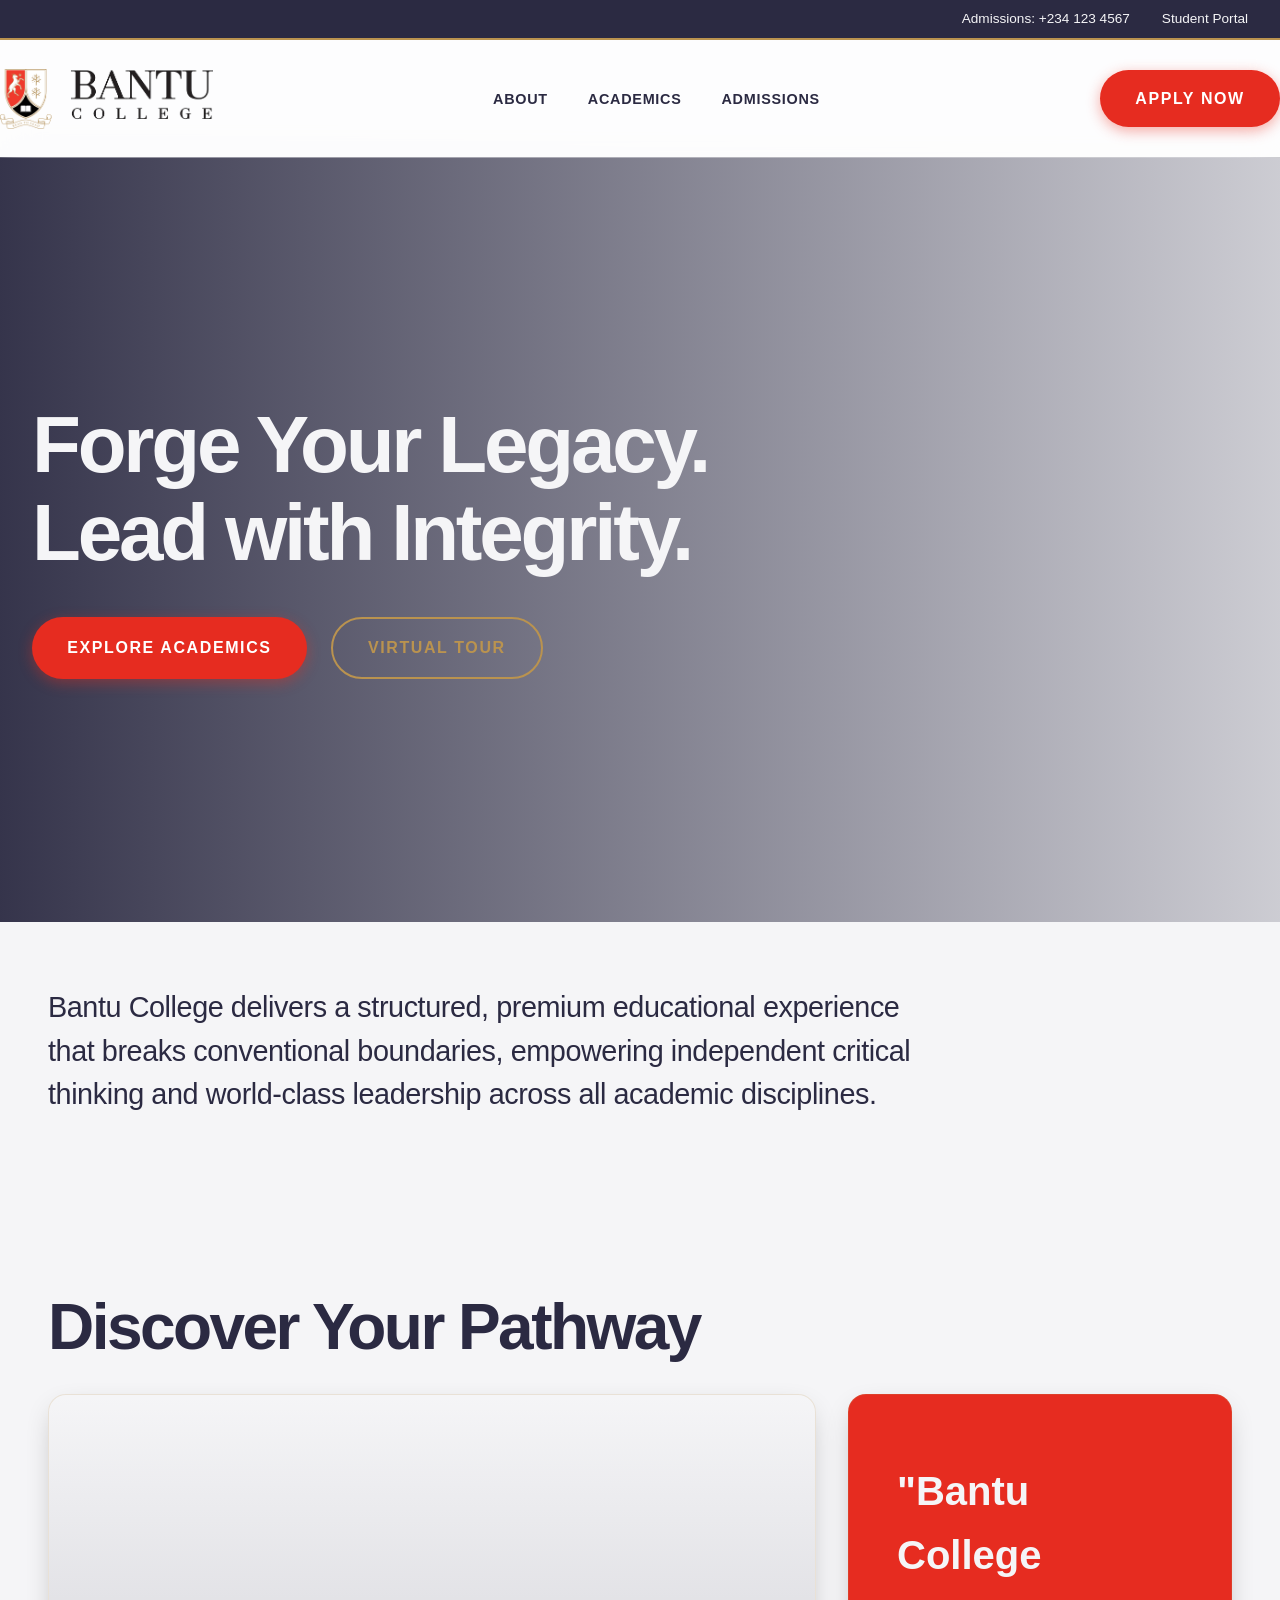
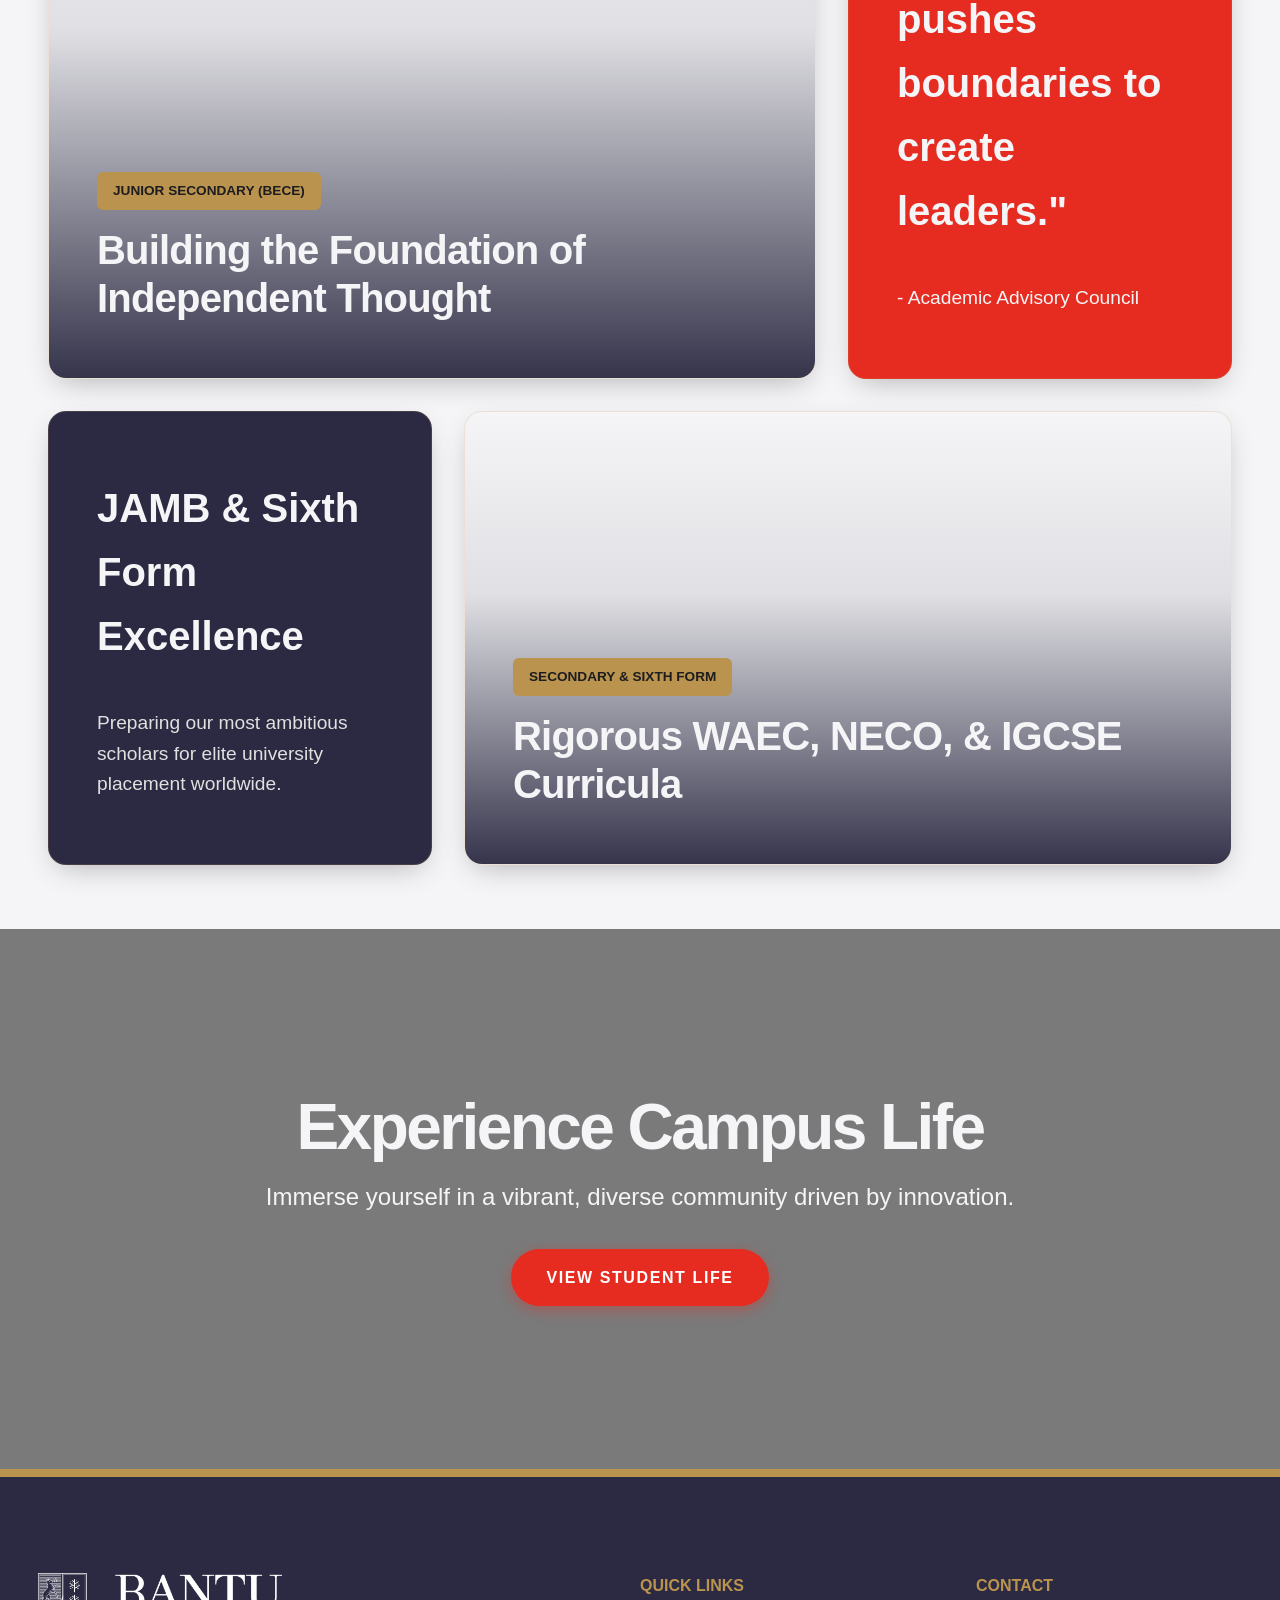
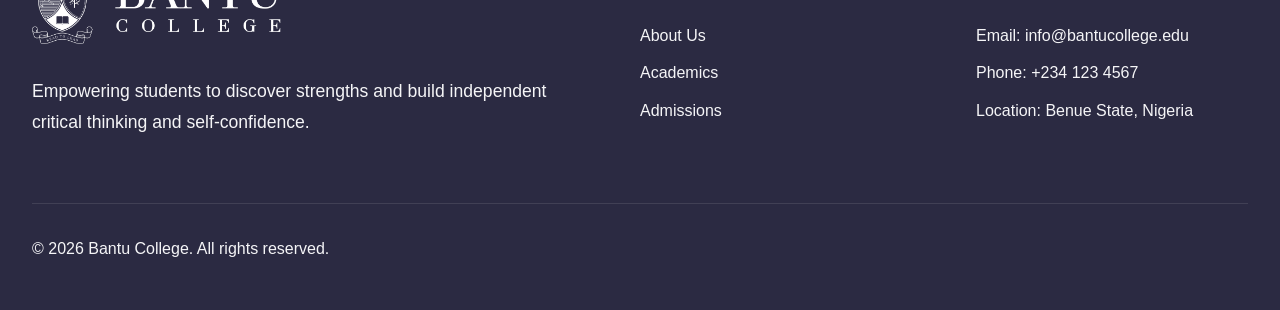
==== index.html @ 82fac8da "Final polish: fixed empty links, typo, added 404 and success pages, optimized for Vercel deployment" ====
<!DOCTYPE html>
<html lang="en">
<head>
<meta charset="UTF-8">
<meta name="viewport" content="width=device-width, initial-scale=1.0">
<title>Bantu College | Elite Secondary Education</title>
<link rel="stylesheet" href="assets/css/style.css?v=3">

<meta name="description" content="Bantu College is a premier educational institution forging critical thinkers and global leaders. Explore our academic programs and rich heritage.">
<meta property="og:type" content="website">
<meta property="og:title" content="Bantu College | Read to Lead">
<meta property="og:description" content="Bantu College is a premier educational institution forging critical thinkers and global leaders.">
<meta property="og:image" content="https://www.bantucollege.com/assets/Bantu%20College%20Crest-01a.png">
<meta name="twitter:card" content="summary_large_image">
<link rel="icon" type="image/png" href="assets/Bantu%20College%20Crest-02d.png">
<script type="application/ld+json">
{
  "@context": "https://schema.org",
  "@type": "EducationalOrganization",
  "name": "Bantu College",
  "description": "Forging thinkers. Bantu College pushes boundaries to create leaders through rigorous education.",
  "founder": {
    "@type": "Person",
    "name": "Mr. Terna Iwar"
  },
  "logo": "https://www.bantucollege.com/assets/Bantu%20College%20Crest-02d.png",
  "url": "https://www.bantucollege.com"
}
</script>
</head>
<body>
<div class="utility-bar">
<div class="container">
<span>Admissions: +234 123 4567</span>
<a href="portal.html" style="color: inherit; text-decoration: none;">Student Portal</a>
</div>
</div>
<header class="site-header">
<div class="container header-inner">
<a href="index.html" class="logo">
<img src="assets/Bantu%20College%20Crest-01a.png" alt="Bantu College">
</a>
<nav class="main-nav">
<ul>
<li><a href="about.html">About</a></li>
<li><a href="academics.html">Academics</a></li>
<li><a href="admissions.html">Admissions</a></li>
</ul>
</nav>
<a href="admissions.html" class="btn-primary">Apply Now</a>
<button class="hamburger" aria-label="Toggle Navigation" aria-expanded="false">
<span class="line"></span><span class="line"></span><span class="line"></span>
</button>
</div>
</header>
<div class="mobile-drawer">
<div class="drawer-header">
<h2 style="color: var(--color-gold); font-family: var(--font-heading); margin-bottom: 0; font-size: 2rem;">Menu</h2>
</div>
<nav class="drawer-nav">
<a href="index.html">Home</a>
<a href="about.html">Heritage</a>
<a href="academics.html">Academics</a>
<a href="admissions.html">Admissions</a>
</nav>
<div class="drawer-footer">
<a href="admissions.html" class="btn-primary" style="width: 100%; text-align: center;">Apply Now</a>
</div>
</div>
<main>
<section class="hero" style="background-image: url('https://images.unsplash.com/photo-1577896851231-70ef18881754?auto=format&fit=crop&w=1920&q=80&fm=webp');">
<div class="container">
<h1 class="huge-heading" style="color: var(--color-white); line-height: 1.1;">
  <div class="blur-text">Forge Your Legacy.</div>
  <div class="blur-text">Lead with Integrity.</div>
</h1>
<div class="hero-actions">
<a href="academics.html" class="btn-primary">Explore Academics</a>
<a href="about.html" class="btn-outline">Virtual Tour</a>
</div>
</div>
</section>

<section class="section-padding">
<div class="container">
<p class="oversized-lead">Bantu College delivers a structured, premium educational experience that breaks conventional boundaries, empowering independent critical thinking and world-class leadership across all academic disciplines.</p>
</div>
</section>



<section class="section-padding">
<div class="container">
<h2 class="huge-heading">Discover Your Pathway</h2>
<div class="grid-asymmetric-2-1" style="margin-bottom: 2rem;">
<a href="academics.html" class="overlay-card spotlight-card" style="background-image: url('https://images.unsplash.com/photo-1577896851231-70ef18881754?auto=format&fit=crop&w=1920&q=80&fm=webp');">
<div class="overlay-content">
<span class="gold-tag">Junior Secondary (BECE)</span>
<h3>Building the Foundation of Independent Thought</h3>
</div>
</a>
<div class="text-card bg-red spotlight-card">

<h3>"Bantu College pushes boundaries to create leaders."</h3>
<p style="font-size: 1.2rem; margin-top: 1rem;">- Academic Advisory Council</p>
</div>
</div>
<div class="grid-asymmetric-1-2">
<div class="text-card bg-slate spotlight-card">

<h3>JAMB & Sixth Form Excellence</h3>
<p style="font-size: 1.2rem; margin-top: 1rem; color: #E0E0E0;">Preparing our most ambitious scholars for elite university placement worldwide.</p>
</div>
<a href="academics.html" class="overlay-card spotlight-card" style="background-image: url('https://images.unsplash.com/photo-1577896851231-70ef18881754?auto=format&fit=crop&w=1920&q=80&fm=webp');">
<div class="overlay-content">
<span class="gold-tag">Secondary & Sixth Form</span>
<h3>Rigorous WAEC, NECO, & IGCSE Curricula</h3>
</div>
</a>
</div>
</div>
</section>

<section class="banner-break" style="background-image: url('https://images.unsplash.com/photo-1577896851231-70ef18881754?auto=format&fit=crop&w=1920&q=80&fm=webp');">
<div class="banner-content">
<h2 class="huge-heading" style="color: var(--color-white); margin-bottom: 1rem;">Experience Campus Life</h2>
<p style="font-size: 1.5rem; margin-bottom: 2rem;">Immerse yourself in a vibrant, diverse community driven by innovation.</p>
<a href="about.html" class="btn-primary">View Student Life</a>
</div>
</section>
</main>
<footer class="site-footer">
<div class="container">
<div class="footer-grid">
<div>
<img src="assets/Bantu%20College%20Crest-01c.png" alt="Bantu College" class="footer-logo">
<p style="font-size: 1.1rem; line-height: 1.8;">Empowering students to discover strengths and build independent critical thinking and self-confidence.</p>
</div>
<div class="footer-col">
<h4>Quick Links</h4>
<ul>
<li><a href="about.html">About Us</a></li>
<li><a href="academics.html">Academics</a></li>
<li><a href="admissions.html">Admissions</a></li>
</ul>
</div>
<div class="footer-col">
<h4>Contact</h4>
<ul>
<li>Email: info@bantucollege.edu</li>
<li>Phone: +234 123 4567</li>
<li>Location: Benue State, Nigeria</li>
</ul>
</div>
</div>
<p style="border-top: 1px solid rgba(255,255,255,0.1); padding-top: 2rem;">&copy; 2026 Bantu College. All rights reserved.</p>
</div>
</footer>
<script src="assets/js/main.js?v=3" defer></script>
</body>
</html>
---- assets/css/style.css ----
@import url('https://fonts.cdnfonts.com/css/sf-pro-display');

:root {
  --color-black: #1d1d1f; /* Apple's softer black */
  --color-white: #f5f5f7; /* Apple's subtle background */
  --color-red: #E62C20;
  --color-slate: #2B2A42;
  --color-gold: #BA934F;
  --color-gold-dark: #99713E;

  --font-heading: 'SF Pro Display', -apple-system, BlinkMacSystemFont, "Segoe UI", Roboto, Helvetica, Arial, sans-serif;
  --font-subheading: 'SF Pro Display', -apple-system, BlinkMacSystemFont, "Segoe UI", Roboto, Helvetica, Arial, sans-serif;
  --font-body: 'SF Pro Display', -apple-system, BlinkMacSystemFont, "Segoe UI", Roboto, Helvetica, Arial, sans-serif;

  --max-width: 1400px;
  --transition: all 0.3s cubic-bezier(0.25, 0.8, 0.25, 1);
}

/* Reset */
*, *::before, *::after {
  -webkit-tap-highlight-color: transparent;
  box-sizing: border-box;
  margin: 0;
  padding: 0;
}

body {
  font-family: var(--font-body);
  color: var(--color-black);
  background-color: var(--color-white);
  line-height: 1.6;
}

img {
  max-width: 100%;
  display: block;
}

a {
  text-decoration: none;
  color: inherit;
}

/* Utility */
.container {
  max-width: var(--max-width);
  margin: 0 auto;
  padding: 0 clamp(1rem, 5vw, 2rem); box-sizing: border-box;
}

.section-padding {
  padding: clamp(2rem, 5vw, 5rem) 1rem;
}

.bg-red { background-color: var(--color-red); color: var(--color-white); }
.bg-slate { background-color: var(--color-slate); color: var(--color-white); }

.btn-primary {
  display: inline-block;
  background-color: var(--color-red);
  color: #ffffff;
  font-family: var(--font-subheading);
  text-transform: uppercase;
  font-weight: 700;
  padding: clamp(0.75rem, 2vw, 1rem) clamp(1.5rem, 4vw, 2.2rem);
  letter-spacing: 0.1em;
  min-height: 48px;
  display: inline-flex;
  align-items: center;
  justify-content: center;
  transition: var(--transition);
  border: none;
  border-radius: 980px;
  box-shadow: 0 4px 14px rgba(230, 44, 32, 0.4);
}

.btn-primary:hover {
  background-color: var(--color-slate);
  box-shadow: 0 6px 20px rgba(43, 42, 66, 0.4);
  color: #ffffff;
}

.btn-outline {
  display: inline-block;
  background-color: transparent;
  color: var(--color-gold);
  font-family: var(--font-subheading);
  text-transform: uppercase;
  font-weight: 700;
  padding: clamp(0.75rem, 2vw, 1rem) clamp(1.5rem, 4vw, 2.2rem);
  letter-spacing: 0.1em;
  min-height: 48px;
  display: inline-flex;
  align-items: center;
  justify-content: center;
  transition: var(--transition);
  border: 2px solid var(--color-gold);
  border-radius: 980px;
}

.btn-outline:hover {
  background-color: var(--color-gold);
  color: var(--color-white);
}

/* Typography & Editorial Impact */
h1, h2, h3, h4, h5, h6 {
  font-family: var(--font-heading);
  font-weight: 600;
  margin-bottom: 1rem;
}

.huge-heading {
  font-size: clamp(2.5rem, 5vw, 4rem);
  line-height: 1.1;
  color: var(--color-slate);
  margin-bottom: 2rem;
  letter-spacing: -0.04em;
  font-weight: 700;
}

.oversized-lead {
  font-size: clamp(1.2rem, 3vw, 1.8rem);
  font-weight: 500;
  line-height: 1.5;
  color: var(--color-slate);
  max-width: 900px;
  margin-bottom: 3rem;
  letter-spacing: -0.015em;
}

.pull-quote {
  font-family: var(--font-heading);
  font-size: 2.5rem;
  line-height: 1.2;
  padding: 3rem;
  border-left: 8px solid var(--color-gold);
  margin: 3rem 0;
  border-radius: 18px;
  box-shadow: 0 10px 40px rgba(0,0,0,0.05);
}

/* Header */
.utility-bar {
  background-color: var(--color-slate);
  color: var(--color-white);
  font-size: 0.85rem;
  font-family: var(--font-subheading);
  padding: 0.5rem 0;
  border-bottom: 2px solid var(--color-gold);
}

.utility-bar .container {
  display: flex;
  justify-content: flex-end;
  gap: 2rem;
}

.site-header {
  transition: background-color 0.4s ease, box-shadow 0.4s ease;
  background-color: rgba(255, 255, 255, 0.8);
  position: sticky;
  top: 0;
  z-index: 1002;
  box-shadow: 0 1px 0 rgba(0,0,0,0.05);
  backdrop-filter: saturate(180%) blur(20px);
  -webkit-backdrop-filter: saturate(180%) blur(20px);
}

.header-inner {
  display: flex;
  justify-content: space-between;
  align-items: center;
  padding: clamp(1.2rem, 3vw, 1.8rem) 0;
}

.logo img {
  height: 60px;
  width: auto;
  max-width: 100%;
  object-fit: contain;
}

.main-nav ul {
  display: flex;
  gap: 2.5rem;
  list-style: none;
  align-items: center;
}

.main-nav a {
  font-family: var(--font-subheading);
  text-transform: uppercase;
  font-weight: 700;
  font-size: 0.9rem;
  letter-spacing: 0.05em;
  color: var(--color-slate);
  transition: var(--transition);
}

.main-nav a:hover {
  color: var(--color-red);
}

/* Hero Section */
.hero {
  position: relative;
  height: 85vh;
  min-height: 600px;
  display: flex;
  align-items: center;
  background-size: cover; background-repeat: no-repeat;
  background-position: center;
  color: var(--color-white);
}

.hero::after {
  content: '';
  position: absolute;
  inset: 0;
  background: linear-gradient(to right, rgba(43,42,66,0.95) 0%, rgba(43,42,66,0.2) 100%);
}

.hero .container {
  position: relative;
  z-index: 10;
  max-width: 900px;
  margin: 0 auto 0 0;
}

.hero h1 {
  font-family: var(--font-heading);
  font-size: clamp(3rem, 8vw, 5rem);
  line-height: 1.05;
  margin-bottom: 1.5rem;
}

.hero-actions {
  display: flex;
  gap: 1.5rem;
  margin-top: 2.5rem;
}

/* High-Impact Callout Components (Stats) */
.stats-strip {
  padding: clamp(2rem, 5vw, 5rem) 1rem;
  background: var(--color-white);
}

.stats-grid {
  display: grid;
  grid-template-columns: repeat(4, 1fr);
  gap: 2rem;
}

.stat-huge {
  font-size: clamp(3rem, 8vw, 5rem);
  font-family: var(--font-heading);
  color: var(--color-slate);
  border-bottom: 6px solid var(--color-gold);
  display: inline-block;
  padding-bottom: 0.5rem;
  margin-bottom: 1rem;
  line-height: 1;
}

.stat-label {
  font-family: var(--font-subheading);
  text-transform: uppercase;
  font-weight: 700;
  letter-spacing: 0.1em;
  font-size: 1.1rem;
  color: var(--color-red);
  display: block;
}

/* Asymmetric & Masonry Layouts */
.grid-asymmetric-2-1 {
  display: grid;
  grid-template-columns: 2fr 1fr;
  gap: 2rem;
}

.grid-asymmetric-1-2 {
  display: grid;
  grid-template-columns: 1fr 2fr;
  gap: 2rem;
}

/* Interactive Media Grids (Newsroom Style) */
.overlay-card {
  position: relative;
  min-height: clamp(280px, 40vh, 450px);
  display: flex;
  flex-direction: column;
  justify-content: flex-end;
  padding: 3rem;
  color: var(--color-white);
  overflow: hidden;
  background-size: cover; background-repeat: no-repeat;
  background-position: center;
  transition: var(--transition);
  border-radius: 18px;
  box-shadow: 0 10px 30px -10px rgba(0,0,0,0.3);
  border: 1px solid rgba(186, 147, 79, 0.2);
}

.overlay-card::before {
  content: '';
  position: absolute;
  inset: 0;
  background: linear-gradient(to top, rgba(43,42,66,0.95) 0%, rgba(43,42,66,0.1) 60%, transparent 100%);
  z-index: 1;
  transition: var(--transition);
}

.overlay-card:hover::before {
  background: linear-gradient(to top, rgba(230,44,32,0.95) 0%, rgba(43,42,66,0.2) 60%, transparent 100%);
}

.overlay-content {
  position: relative;
  z-index: 2;
}

.gold-tag {
  background-color: var(--color-gold);
  color: var(--color-black);
  font-family: var(--font-subheading);
  text-transform: uppercase;
  font-weight: 700;
  font-size: 0.85rem;
  padding: 0.5rem 1rem;
  display: inline-block;
  margin-bottom: 1rem;
  border-radius: 6px;
}

.overlay-card h3 {
  font-size: 2.5rem;
  margin-bottom: 0.5rem;
  line-height: 1.2;
  letter-spacing: -0.02em;
}

/* Text-Only Feature Cards */
.text-card {
  display: flex;
  flex-direction: column;
  justify-content: center;
  align-items: flex-start;
  padding: 4rem 3rem;
  min-height: clamp(280px, 40vh, 450px);
  border-radius: 18px;
  box-shadow: 0 10px 30px -10px rgba(0,0,0,0.3);
  border: 1px solid rgba(186, 147, 79, 0.2);
}

.text-card img, .pull-quote img, .quick-links-sidebar img {
  align-self: flex-start;
  object-fit: contain;
  max-width: 100%;
}

.text-card h3 {
  font-size: 2.5rem;
  margin-bottom: 1.5rem;
}

/* Full-bleed banner break */
.banner-break {
  position: relative;
  height: 60vh;
  min-height: 400px;
  display: flex;
  align-items: center;
  justify-content: center;
  text-align: center;
  background-size: cover; background-repeat: no-repeat;
  background-position: center;
  background-attachment: fixed;
  color: var(--color-white);
}
.banner-break::after {
  content: '';
  position: absolute;
  inset: 0;
  background: rgba(0,0,0,0.5);
}
.banner-content {
  position: relative;
  z-index: 10;
  max-width: 1000px;
  padding: 0 clamp(1rem, 5vw, 2rem); box-sizing: border-box;
}

/* Sidebar Layout (Inner Pages) */
.page-with-sidebar {
  display: grid;
  grid-template-columns: 1fr 350px;
  gap: 4rem;
  align-items: start;
}

.quick-links-sidebar {
  background-color: var(--color-slate);
  color: var(--color-white);
  padding: 3rem 2rem;
  position: sticky;
  top: 120px;
  border-top: 6px solid var(--color-gold);
  border-radius: 18px;
  box-shadow: 0 10px 30px -10px rgba(0,0,0,0.3);
  border: 1px solid rgba(186, 147, 79, 0.2);
}

.quick-links-sidebar h3 {
  font-size: 1.5rem;
  color: var(--color-gold);
  margin-bottom: 2rem;
  text-transform: uppercase;
  font-family: var(--font-subheading);
  letter-spacing: -0.01em;
}

.quick-links-sidebar ul {
  list-style: none;
}

.quick-links-sidebar li {
  border-bottom: 1px solid rgba(255,255,255,0.1);
}

.quick-links-sidebar a {
  display: block;
  padding: 1rem 0;
  font-family: var(--font-subheading);
  font-weight: 700;
  text-transform: uppercase;
  letter-spacing: 0.05em;
  transition: var(--transition);
}

.quick-links-sidebar a:hover {
  color: var(--color-red);
  padding-left: 0.5rem;
}

/* Accordion */
details {
  border: 1px solid rgba(0,0,0,0.05);
  margin-bottom: 1rem;
  background: var(--color-white);
  border-radius: 18px;
  overflow: hidden;
  box-shadow: 0 10px 30px -10px rgba(0,0,0,0.3);
  border: 1px solid rgba(186, 147, 79, 0.2);
}
summary {
  padding: 1.5rem;
  font-family: var(--font-subheading);
  font-weight: 700;
  font-size: 1.1rem;
  cursor: pointer;
  background-color: var(--color-slate);
  color: var(--color-white);
  list-style: none;
  display: flex;
  justify-content: space-between;
}
details[open] summary {
  background-color: var(--color-red);
}
.details-content {
  padding: 1.5rem;
  font-size: 1.1rem;
  color: var(--color-black);
}

/* Footer */
.site-footer {
  background-color: var(--color-slate);
  color: var(--color-white);
  padding: 6rem 0 3rem;
  border-top: 8px solid var(--color-gold);
}

.footer-grid {
  display: grid;
  grid-template-columns: 2fr 1fr 1fr;
  gap: 4rem;
  margin-bottom: 4rem;
}
.footer-logo {
  max-width: 250px;
  height: auto;
  object-fit: contain;
  margin-bottom: 2rem;
}
.footer-col h4 {
  font-family: var(--font-subheading);
  color: var(--color-gold);
  margin-bottom: 1.5rem;
  text-transform: uppercase;
}
.footer-col ul {
  list-style: none;
}
.footer-col li {
  margin-bottom: 0.75rem;
}
.footer-col a:hover {
  color: var(--color-red);
}

/* Mobile Adjustments */
@media (max-width: 1024px) {
  .hero h1 { font-size: clamp(2.5rem, 5vw, 4rem); }
  .huge-heading { font-size: 3rem; }
  .oversized-lead { font-size: 1.4rem; }
  .grid-asymmetric-2-1, .grid-asymmetric-1-2, .page-with-sidebar {
    grid-template-columns: 1fr;
  }
  .quick-links-sidebar {
    position: static;
    margin-bottom: 3rem;
  }
}

@media (max-width: 768px) {
  .header-inner .btn-primary { display: none; }
  .hero h1 { font-size: 3rem; }
  .stat-huge { font-size: 3.5rem; }
  .stats-grid { grid-template-columns: 1fr 1fr; }
  .main-nav { display: none; }
  .hero-actions { flex-direction: column; }
  .footer-grid { grid-template-columns: 1fr; }
}



/* Mobile Nav Elements */
.hamburger {
  display: none;
  flex-direction: column;
  gap: 6px;
  background: none;
  border: none;
  cursor: pointer;
  z-index: 1001;
  padding: 10px;
}
.hamburger .line {
  width: 30px;
  height: 2px;
  background-color: var(--color-slate);
  transition: var(--transition);
}
.hamburger.is-active .line:nth-child(1) { transform: translateY(8px) rotate(45deg); }
.hamburger.is-active .line:nth-child(2) { opacity: 0; }
.hamburger.is-active .line:nth-child(3) { transform: translateY(-8px) rotate(-45deg); }

.mobile-drawer {
  position: fixed;
  top: 0;
  left: 0;
  width: 100%;
  height: 100vh;
  background-color: rgba(15, 15, 15, 0.65);
  backdrop-filter: blur(25px);
  -webkit-backdrop-filter: blur(25px);
  z-index: 1001;
  opacity: 0;
  visibility: hidden;
  transition: opacity 0.4s ease, visibility 0.4s ease;
  display: flex;
  flex-direction: column;
  align-items: center;
  justify-content: center;
  padding: 6rem 2rem 4rem;
}
.mobile-drawer.is-open {
  opacity: 1;
  visibility: visible;
}
.drawer-header { display: none; }
.drawer-nav {
  display: flex;
  flex-direction: column;
  gap: 2.5rem;
  align-items: center;
  justify-content: center;
  width: 100%;
  margin-bottom: 3rem;
}
.drawer-nav a {
  color: var(--color-white);
  font-family: var(--font-subheading);
  font-size: 2.2rem;
  font-weight: 700;
  text-transform: uppercase;
  letter-spacing: 2px;
}
.drawer-footer { margin-top: 0; width: 100%; max-width: 300px; }

/* Mobile View Adjustments */
@media (max-width: 768px) {
  .header-inner .btn-primary { display: none; }
  .hamburger { display: flex; }
  .main-nav { display: none; }
}




/* Admissions Form */
.admissions-form {
  box-sizing: border-box;
  width: 100%;
  max-width: 100%;
  overflow: hidden;
  background: var(--color-white);
  padding: clamp(1.2rem, 4vw, 3rem);
  border-radius: 18px;
  box-shadow: 0 10px 30px -10px rgba(0,0,0,0.3);
  border: 1px solid rgba(186, 147, 79, 0.2);
  margin-top: 3rem;
  margin-bottom: 3rem;
}
.form-grid {
  display: grid;
  grid-template-columns: 1fr 1fr;
  gap: 1.5rem;
}
.form-group {
  margin-bottom: 1.5rem;
}
.form-group.full-width {
  grid-column: 1 / -1;
}
.form-group label {
  display: block;
  font-family: var(--font-subheading);
  font-weight: 700;
  margin-bottom: 0.5rem;
  color: var(--color-slate);
}
.form-group input,
.form-group select,
.form-group textarea {
  box-sizing: border-box;
  max-width: 100%;
  width: 100%;
  padding: 1rem;
  border: 1px solid #d1d1d6;
  border-radius: 12px;
  font-family: var(--font-body);
  font-size: 1rem;
  transition: var(--transition);
  background: #ffffff;
}
.form-group input:focus,
.form-group select:focus,
.form-group textarea:focus {
  outline: none;
  border-color: var(--color-gold);
  box-shadow: 0 0 0 4px rgba(186, 147, 79, 0.15);
}
@media (max-width: 768px) {
  .form-grid {
    grid-template-columns: 1fr;
  }
}






.site-header.menu-open {
  background-color: transparent !important;
  box-shadow: none !important;
}
.site-header .logo {
  transition: opacity 0.4s ease;
}
.site-header.menu-open .logo {
  opacity: 0;
  pointer-events: none;
}
.site-header.menu-open .hamburger .line {
  background-color: var(--color-white);
}
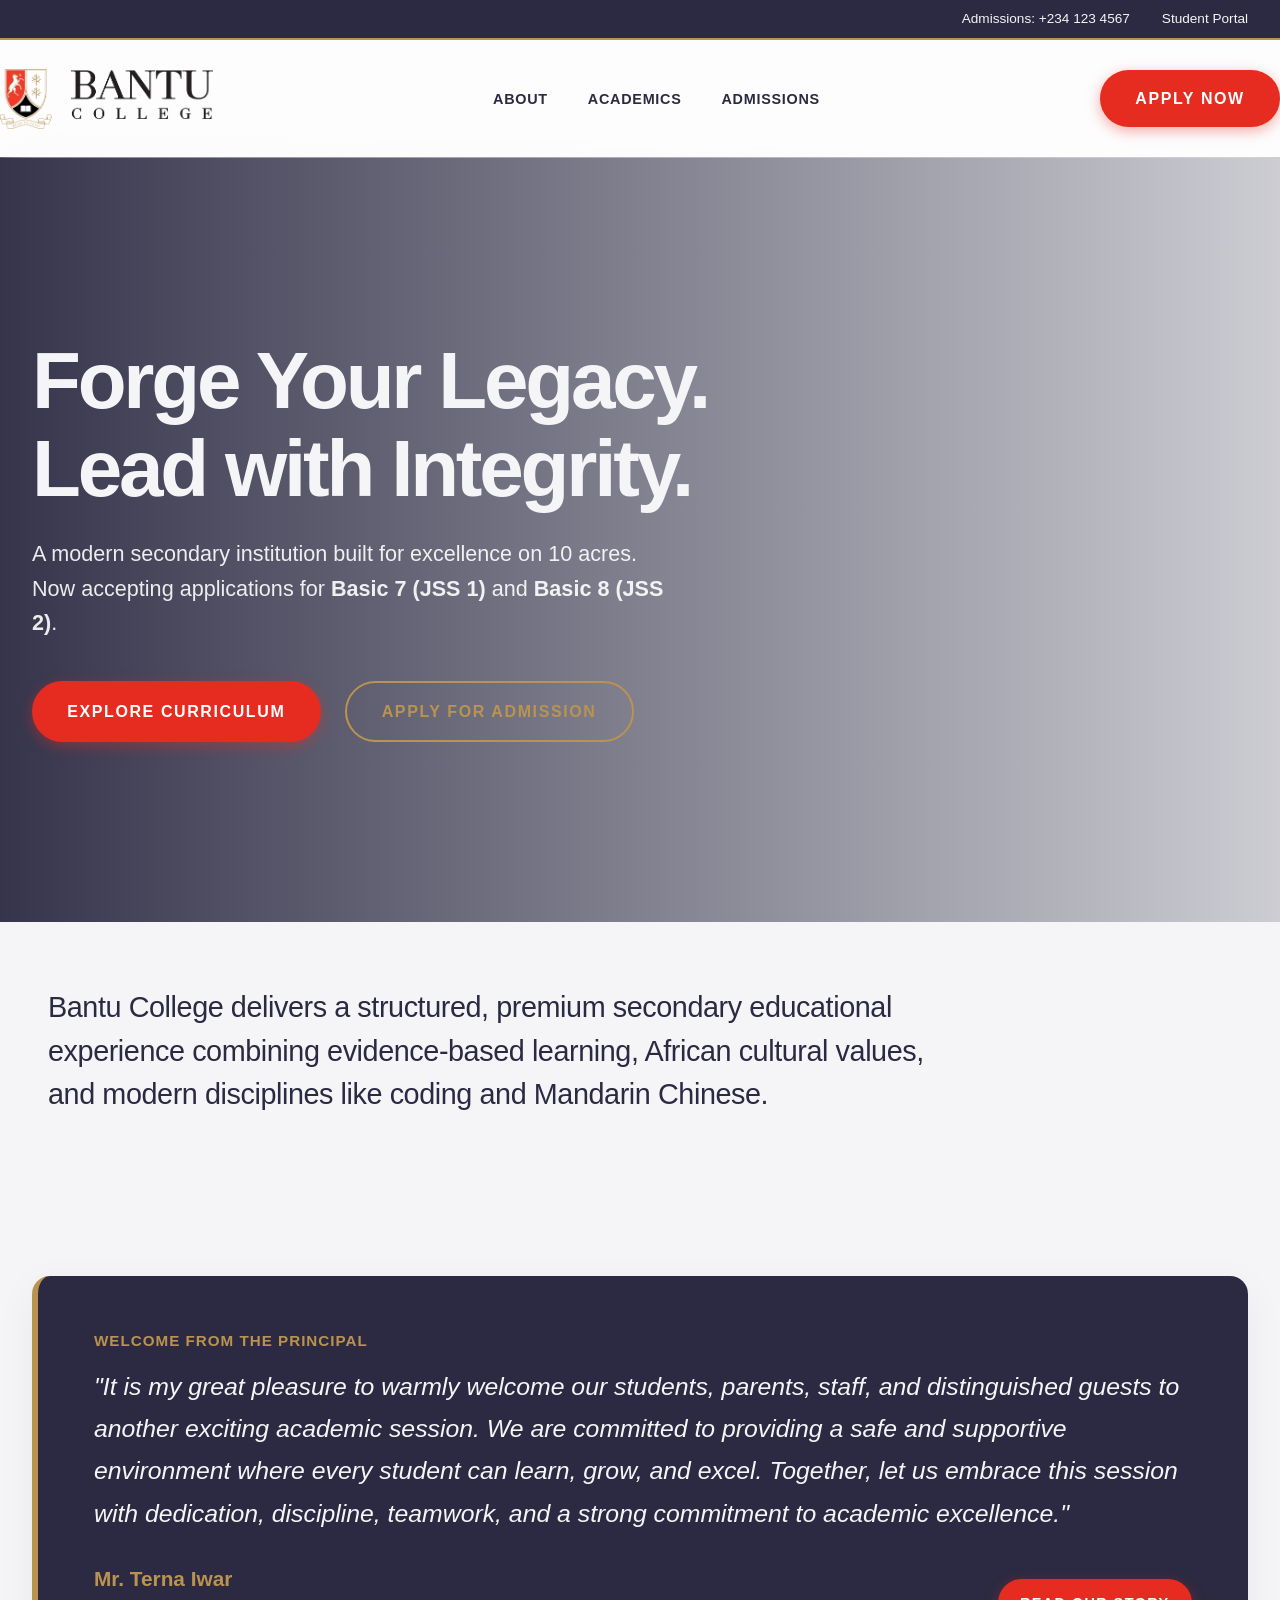
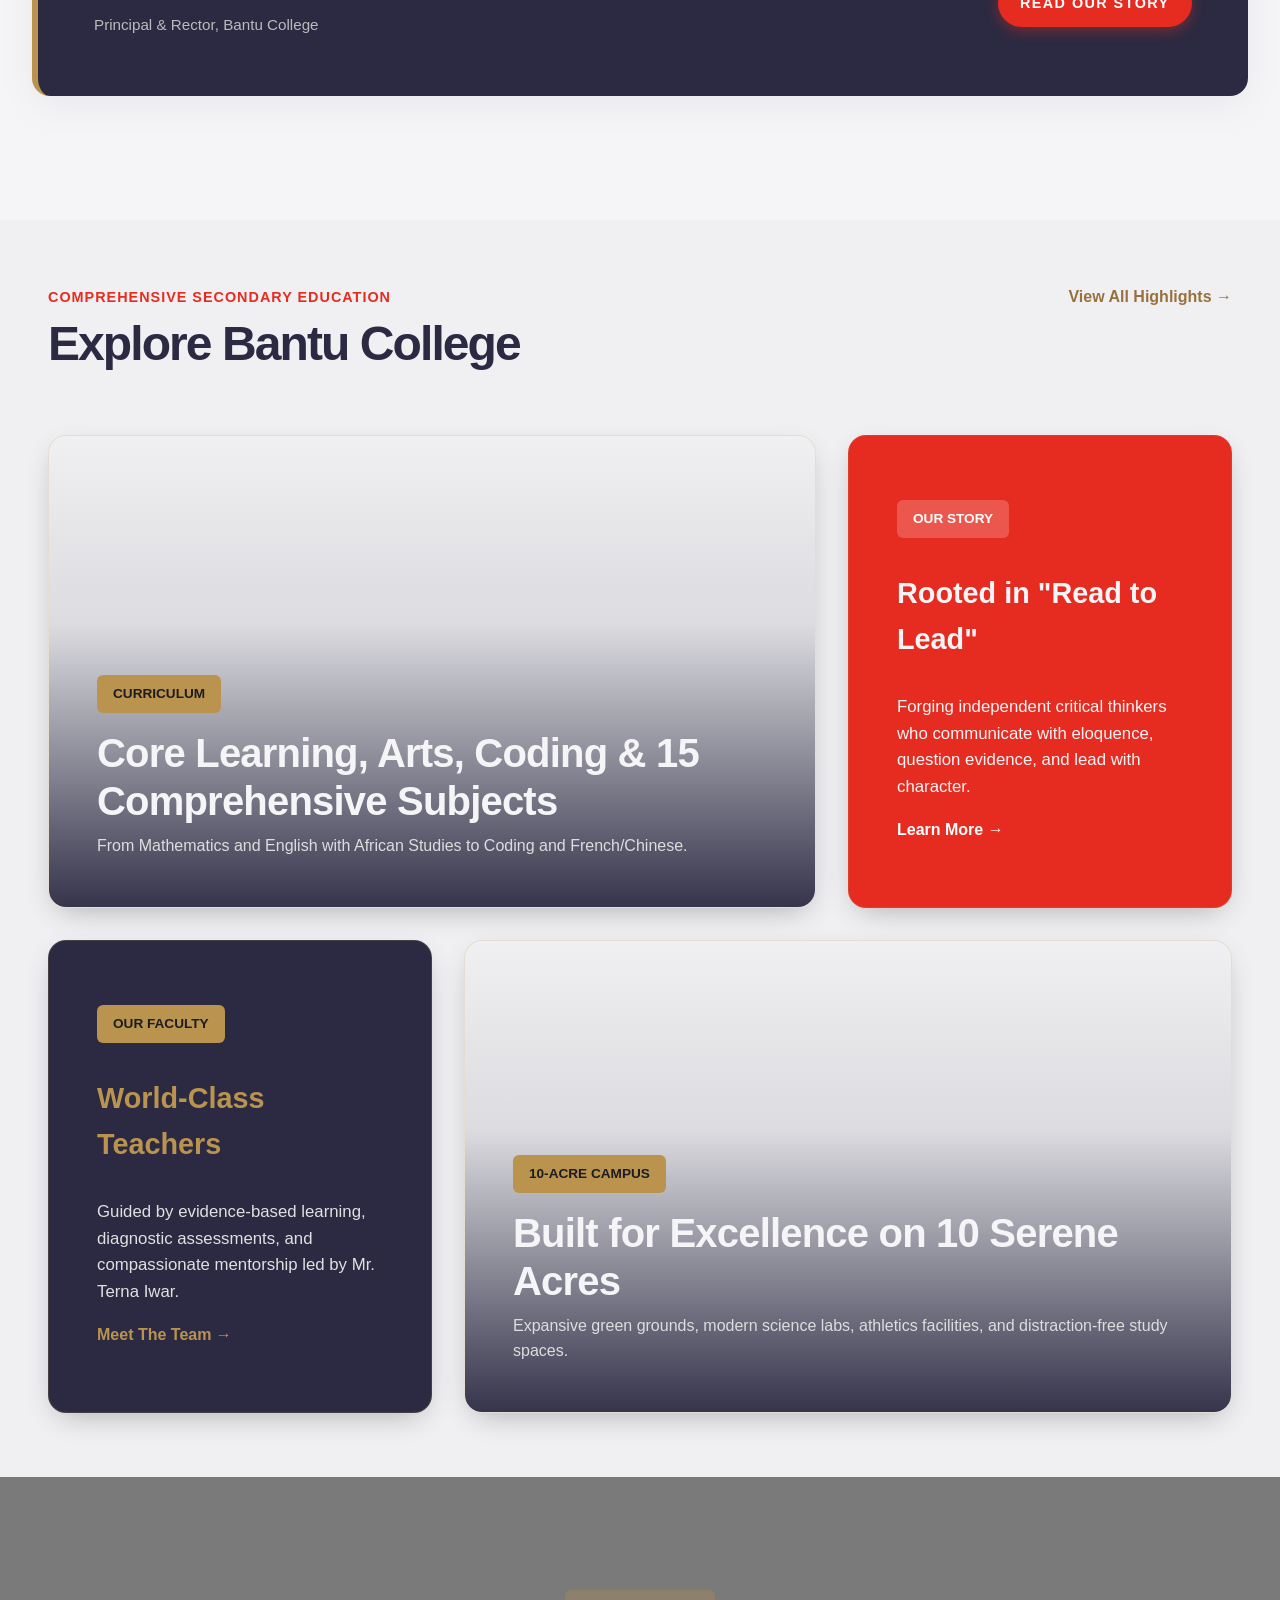
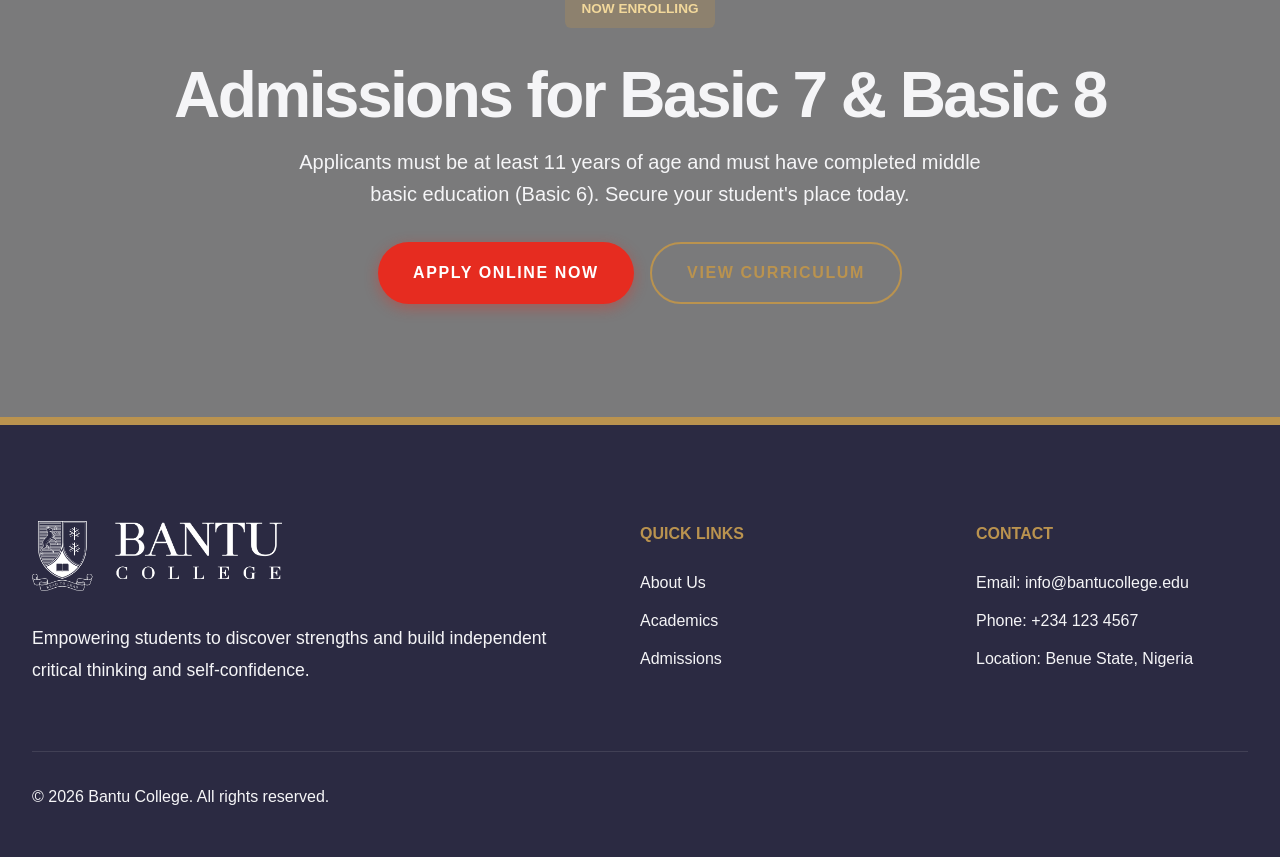
==== commit 2a3ac6cd: "Integrate client specs: Basic 7 & 8 curriculum, 15 subjects, 10-acre campus, Principal welcome messa" ====
--- a/index.html
+++ b/index.html
@@ -4,12 +4,12 @@
 <meta charset="UTF-8">
 <meta name="viewport" content="width=device-width, initial-scale=1.0">
 <title>Bantu College | Elite Secondary Education</title>
-<link rel="stylesheet" href="assets/css/style.css?v=3">
-
-<meta name="description" content="Bantu College is a premier educational institution forging critical thinkers and global leaders. Explore our academic programs and rich heritage.">
+<link rel="stylesheet" href="assets/css/style.css?v=4">
+
+<meta name="description" content="Bantu College is a premier secondary institution on an expansive 10-acre campus in Benue State. Now enrolling Basic 7 (JSS 1) and Basic 8 (JSS 2).">
 <meta property="og:type" content="website">
 <meta property="og:title" content="Bantu College | Read to Lead">
-<meta property="og:description" content="Bantu College is a premier educational institution forging critical thinkers and global leaders.">
+<meta property="og:description" content="A campus built for excellence on 10 acres. Enrolling Basic 7 (JSS 1) and Basic 8 (JSS 2) with evidence-based learning.">
 <meta property="og:image" content="https://www.bantucollege.com/assets/Bantu%20College%20Crest-01a.png">
 <meta name="twitter:card" content="summary_large_image">
 <link rel="icon" type="image/png" href="assets/Bantu%20College%20Crest-02d.png">
@@ -59,7 +59,7 @@
 </div>
 <nav class="drawer-nav">
 <a href="index.html">Home</a>
-<a href="about.html">Heritage</a>
+<a href="about.html">About Us</a>
 <a href="academics.html">Academics</a>
 <a href="admissions.html">Admissions</a>
 </nav>
@@ -67,6 +67,7 @@
 <a href="admissions.html" class="btn-primary" style="width: 100%; text-align: center;">Apply Now</a>
 </div>
 </div>
+
 <main>
 <section class="hero" style="background-image: url('https://images.unsplash.com/photo-1577896851231-70ef18881754?auto=format&fit=crop&w=1920&q=80&fm=webp');">
 <div class="container">
@@ -74,61 +75,113 @@
   <div class="blur-text">Forge Your Legacy.</div>
   <div class="blur-text">Lead with Integrity.</div>
 </h1>
+<p style="color: rgba(255,255,255,0.9); font-size: clamp(1.1rem, 2vw, 1.35rem); max-width: 650px; margin-bottom: 2rem; line-height: 1.6;">
+A modern secondary institution built for excellence on 10 acres. Now accepting applications for <strong>Basic 7 (JSS 1)</strong> and <strong>Basic 8 (JSS 2)</strong>.
+</p>
 <div class="hero-actions">
-<a href="academics.html" class="btn-primary">Explore Academics</a>
-<a href="about.html" class="btn-outline">Virtual Tour</a>
-</div>
-</div>
-</section>
-
+<a href="academics.html" class="btn-primary">Explore Curriculum</a>
+<a href="admissions.html" class="btn-outline">Apply for Admission</a>
+</div>
+</div>
+</section>
+
+<!-- Mission Lead -->
 <section class="section-padding">
 <div class="container">
-<p class="oversized-lead">Bantu College delivers a structured, premium educational experience that breaks conventional boundaries, empowering independent critical thinking and world-class leadership across all academic disciplines.</p>
-</div>
-</section>
-
-
-
-<section class="section-padding">
-<div class="container">
-<h2 class="huge-heading">Discover Your Pathway</h2>
+<p class="oversized-lead">Bantu College delivers a structured, premium secondary educational experience combining evidence-based learning, African cultural values, and modern disciplines like coding and Mandarin Chinese.</p>
+</div>
+</section>
+
+<!-- Welcome Message From Principal -->
+<section style="padding: 0 0 clamp(3rem, 6vw, 5rem);">
+<div class="container">
+<div class="pull-quote bg-slate spotlight-card" style="border-left: 6px solid var(--color-gold); padding: clamp(2rem, 5vw, 3.5rem); border-radius: 18px;">
+<span style="display: block; font-family: var(--font-subheading); color: var(--color-gold); font-size: 0.95rem; font-weight: 700; text-transform: uppercase; letter-spacing: 1px; margin-bottom: 1rem;">Welcome from the Principal</span>
+<p style="color: var(--color-white); font-size: clamp(1.2rem, 2.5vw, 1.55rem); line-height: 1.7; font-style: italic;">
+"It is my great pleasure to warmly welcome our students, parents, staff, and distinguished guests to another exciting academic session. We are committed to providing a safe and supportive environment where every student can learn, grow, and excel. Together, let us embrace this session with dedication, discipline, teamwork, and a strong commitment to academic excellence."
+</p>
+<div style="margin-top: 2rem; display: flex; align-items: center; justify-content: space-between; flex-wrap: wrap; gap: 1rem;">
+<div>
+<h4 style="color: var(--color-gold); font-family: var(--font-heading); font-size: 1.3rem; margin: 0;">Mr. Terna Iwar</h4>
+<span style="color: #bbb; font-size: 0.95rem;">Principal & Rector, Bantu College</span>
+</div>
+<a href="about.html#story" class="btn-primary" style="padding: 0.6rem 1.4rem; font-size: 0.9rem;">Read Our Story</a>
+</div>
+</div>
+</div>
+</section>
+
+<!-- Explore Bantu College (4 Core Pillars) -->
+<section class="section-padding" style="background: rgba(0,0,0,0.02);">
+<div class="container">
+<div style="display: flex; justify-content: space-between; align-items: baseline; flex-wrap: wrap; gap: 1rem; margin-bottom: 2rem;">
+<div>
+<span style="color: var(--color-red); font-weight: 700; text-transform: uppercase; letter-spacing: 1px; font-size: 0.9rem;">Comprehensive Secondary Education</span>
+<h2 class="huge-heading" style="margin-top: 0.5rem; font-size: clamp(2rem, 4vw, 3rem);">Explore Bantu College</h2>
+</div>
+<a href="about.html" style="color: var(--color-gold-dark); font-weight: 700; text-decoration: none;">View All Highlights &rarr;</a>
+</div>
+
 <div class="grid-asymmetric-2-1" style="margin-bottom: 2rem;">
+<!-- Academics & Curriculum Card -->
 <a href="academics.html" class="overlay-card spotlight-card" style="background-image: url('https://images.unsplash.com/photo-1577896851231-70ef18881754?auto=format&fit=crop&w=1920&q=80&fm=webp');">
 <div class="overlay-content">
-<span class="gold-tag">Junior Secondary (BECE)</span>
-<h3>Building the Foundation of Independent Thought</h3>
+<span class="gold-tag">Curriculum</span>
+<h3>Core Learning, Arts, Coding & 15 Comprehensive Subjects</h3>
+<p style="color: #ddd; margin-top: 0.5rem; font-size: 1rem;">From Mathematics and English with African Studies to Coding and French/Chinese.</p>
 </div>
 </a>
-<div class="text-card bg-red spotlight-card">
-
-<h3>"Bantu College pushes boundaries to create leaders."</h3>
-<p style="font-size: 1.2rem; margin-top: 1rem;">- Academic Advisory Council</p>
-</div>
-</div>
+
+<!-- Our Story Card -->
+<div class="text-card bg-red spotlight-card" style="border-radius: 18px;">
+<span class="gold-tag" style="background: rgba(255,255,255,0.2); color: #fff; border-color: rgba(255,255,255,0.4);">Our Story</span>
+<h3 style="margin-top: 1rem; font-size: 1.8rem;">Rooted in "Read to Lead"</h3>
+<p style="font-size: 1.05rem; line-height: 1.6; margin-top: 0.5rem;">
+Forging independent critical thinkers who communicate with eloquence, question evidence, and lead with character.
+</p>
+<a href="about.html#story" style="color: #fff; font-weight: 700; margin-top: 1rem; display: inline-block;">Learn More &rarr;</a>
+</div>
+</div>
+
 <div class="grid-asymmetric-1-2">
-<div class="text-card bg-slate spotlight-card">
-
-<h3>JAMB & Sixth Form Excellence</h3>
-<p style="font-size: 1.2rem; margin-top: 1rem; color: #E0E0E0;">Preparing our most ambitious scholars for elite university placement worldwide.</p>
-</div>
-<a href="academics.html" class="overlay-card spotlight-card" style="background-image: url('https://images.unsplash.com/photo-1577896851231-70ef18881754?auto=format&fit=crop&w=1920&q=80&fm=webp');">
+<!-- Our Team Card -->
+<div class="text-card bg-slate spotlight-card" style="border-radius: 18px;">
+<span class="gold-tag">Our Faculty</span>
+<h3 style="margin-top: 1rem; font-size: 1.8rem; color: var(--color-gold);">World-Class Teachers</h3>
+<p style="font-size: 1.05rem; line-height: 1.6; color: #E0E0E0; margin-top: 0.5rem;">
+Guided by evidence-based learning, diagnostic assessments, and compassionate mentorship led by Mr. Terna Iwar.
+</p>
+<a href="about.html#team" style="color: var(--color-gold); font-weight: 700; margin-top: 1rem; display: inline-block;">Meet The Team &rarr;</a>
+</div>
+
+<!-- Our Campus Card -->
+<a href="about.html#campus" class="overlay-card spotlight-card" style="background-image: url('https://images.unsplash.com/photo-1580582932707-520aed937b7b?auto=format&fit=crop&w=1920&q=80&fm=webp');">
 <div class="overlay-content">
-<span class="gold-tag">Secondary & Sixth Form</span>
-<h3>Rigorous WAEC, NECO, & IGCSE Curricula</h3>
+<span class="gold-tag">10-Acre Campus</span>
+<h3>Built for Excellence on 10 Serene Acres</h3>
+<p style="color: #ddd; margin-top: 0.5rem; font-size: 1rem;">Expansive green grounds, modern science labs, athletics facilities, and distraction-free study spaces.</p>
 </div>
 </a>
 </div>
 </div>
 </section>
 
-<section class="banner-break" style="background-image: url('https://images.unsplash.com/photo-1577896851231-70ef18881754?auto=format&fit=crop&w=1920&q=80&fm=webp');">
+<!-- Admissions Banner & Enrolling Intake -->
+<section class="banner-break" style="background-image: url('https://images.unsplash.com/photo-1509062522246-3755977927d7?auto=format&fit=crop&w=1920&q=80&fm=webp');">
 <div class="banner-content">
-<h2 class="huge-heading" style="color: var(--color-white); margin-bottom: 1rem;">Experience Campus Life</h2>
-<p style="font-size: 1.5rem; margin-bottom: 2rem;">Immerse yourself in a vibrant, diverse community driven by innovation.</p>
-<a href="about.html" class="btn-primary">View Student Life</a>
+<span class="gold-tag" style="background: rgba(186,147,79,0.3); color: #f2d89b; border-color: rgba(186,147,79,0.6);">Now Enrolling</span>
+<h2 class="huge-heading" style="color: var(--color-white); margin: 1rem 0;">Admissions for Basic 7 & Basic 8</h2>
+<p style="font-size: 1.25rem; margin-bottom: 2rem; max-width: 700px; margin-left: auto; margin-right: auto;">
+Applicants must be at least 11 years of age and must have completed middle basic education (Basic 6). Secure your student's place today.
+</p>
+<div style="display: flex; gap: 1rem; justify-content: center; flex-wrap: wrap;">
+<a href="admissions.html" class="btn-primary">Apply Online Now</a>
+<a href="academics.html" class="btn-outline">View Curriculum</a>
+</div>
 </div>
 </section>
 </main>
+
 <footer class="site-footer">
 <div class="container">
 <div class="footer-grid">
@@ -156,20 +209,6 @@
 <p style="border-top: 1px solid rgba(255,255,255,0.1); padding-top: 2rem;">&copy; 2026 Bantu College. All rights reserved.</p>
 </div>
 </footer>
-<script src="assets/js/main.js?v=3" defer></script>
+<script src="assets/js/main.js?v=4" defer></script>
 </body>
 </html>
-
-
-
-
-
-
-
-
-
-
-
-
-
-
--- a/assets/css/style.css
+++ b/assets/css/style.css
@@ -691,3 +691,214 @@
 .site-header.menu-open .hamburger .line {
   background-color: var(--color-white);
 }
+
+/* --- Client Updates: Curriculum, Campus, Subjects & Team --- */
+.classes-badge-container {
+  display: flex;
+  flex-wrap: wrap;
+  gap: 1rem;
+  margin: 1.5rem 0;
+}
+.class-pill {
+  display: inline-flex;
+  align-items: center;
+  gap: 0.5rem;
+  background: rgba(186, 147, 79, 0.15);
+  color: var(--color-gold-dark);
+  border: 1px solid rgba(186, 147, 79, 0.4);
+  padding: 0.5rem 1.2rem;
+  border-radius: 980px;
+  font-weight: 700;
+  font-size: 0.95rem;
+  letter-spacing: 0.5px;
+}
+.requirement-box {
+  background: rgba(43, 42, 66, 0.04);
+  border-left: 4px solid var(--color-gold);
+  border-radius: 0 14px 14px 0;
+  padding: 1.25rem 1.5rem;
+  margin: 1.5rem 0 2.5rem;
+}
+.requirement-box h4 {
+  color: var(--color-slate);
+  font-size: 1.05rem;
+  margin-bottom: 0.35rem;
+  font-family: var(--font-subheading);
+}
+.requirement-box p {
+  font-size: 0.95rem;
+  color: #444;
+  margin: 0;
+}
+
+/* 15 Subjects Grid */
+.subjects-grid {
+  display: grid;
+  grid-template-columns: repeat(auto-fill, minmax(260px, 1fr));
+  gap: 1rem;
+  margin: 2rem 0 3.5rem;
+}
+.subject-card {
+  display: flex;
+  align-items: center;
+  gap: 1rem;
+  background: #ffffff;
+  padding: 1rem 1.25rem;
+  border-radius: 14px;
+  border: 1px solid rgba(0, 0, 0, 0.07);
+  box-shadow: 0 4px 16px -4px rgba(0, 0, 0, 0.05);
+  transition: transform 0.25s ease, box-shadow 0.25s ease, border-color 0.25s ease;
+}
+.subject-card:hover {
+  transform: translateY(-3px);
+  box-shadow: 0 10px 24px -6px rgba(0, 0, 0, 0.12);
+  border-color: rgba(186, 147, 79, 0.5);
+}
+.subject-num {
+  font-family: var(--font-heading);
+  font-size: 1.15rem;
+  font-weight: 800;
+  color: var(--color-red);
+  background: rgba(230, 44, 32, 0.08);
+  width: 38px;
+  height: 38px;
+  border-radius: 10px;
+  display: flex;
+  align-items: center;
+  justify-content: center;
+  flex-shrink: 0;
+}
+.subject-name {
+  font-size: 0.98rem;
+  font-weight: 600;
+  color: var(--color-slate);
+  line-height: 1.3;
+}
+
+/* Curriculum Pillars */
+.pillars-grid {
+  display: grid;
+  grid-template-columns: repeat(auto-fit, minmax(280px, 1fr));
+  gap: 1.5rem;
+  margin: 2rem 0 3rem;
+}
+.pillar-card {
+  background: #ffffff;
+  border-radius: 18px;
+  padding: 2rem;
+  border: 1px solid rgba(0,0,0,0.06);
+  box-shadow: 0 8px 24px -8px rgba(0,0,0,0.08);
+  display: flex;
+  flex-direction: column;
+}
+.pillar-card h3 {
+  font-size: 1.4rem;
+  color: var(--color-slate);
+  margin-bottom: 1rem;
+  padding-bottom: 0.75rem;
+  border-bottom: 2px solid var(--color-gold);
+}
+.pillar-card ul {
+  list-style: none;
+  padding: 0;
+  margin: 0;
+  display: flex;
+  flex-direction: column;
+  gap: 0.65rem;
+}
+.pillar-card ul li {
+  position: relative;
+  padding-left: 1.5rem;
+  font-size: 0.98rem;
+  color: #333;
+}
+.pillar-card ul li::before {
+  content: "�";
+  position: absolute;
+  left: 0.25rem;
+  color: var(--color-red);
+  font-size: 1.4rem;
+  line-height: 1;
+}
+
+/* Team Section */
+.team-grid {
+  display: grid;
+  grid-template-columns: repeat(auto-fit, minmax(260px, 1fr));
+  gap: 1.5rem;
+  margin: 2rem 0 3.5rem;
+}
+.team-card {
+  background: #ffffff;
+  border-radius: 18px;
+  padding: 1.75rem;
+  border: 1px solid rgba(0,0,0,0.06);
+  box-shadow: 0 8px 20px -6px rgba(0,0,0,0.06);
+  transition: transform 0.25s ease;
+}
+.team-card:hover {
+  transform: translateY(-3px);
+}
+.team-card h3 {
+  font-size: 1.3rem;
+  color: var(--color-slate);
+  margin-bottom: 0.25rem;
+}
+.team-role {
+  display: inline-block;
+  font-size: 0.85rem;
+  font-weight: 700;
+  text-transform: uppercase;
+  color: var(--color-gold-dark);
+  letter-spacing: 0.5px;
+  margin-bottom: 0.85rem;
+}
+.team-bio {
+  font-size: 0.95rem;
+  color: #555;
+  line-height: 1.55;
+}
+
+/* Campus Section */
+.campus-showcase {
+  background: var(--color-slate);
+  color: var(--color-white);
+  border-radius: 18px;
+  padding: clamp(2rem, 5vw, 3.5rem);
+  margin: 2.5rem 0 3.5rem;
+  border-left: 6px solid var(--color-gold);
+}
+.campus-showcase h3 {
+  font-size: clamp(1.8rem, 3.5vw, 2.5rem);
+  color: var(--color-white);
+  margin-bottom: 1rem;
+}
+.campus-showcase p {
+  color: #E0E0E0;
+  font-size: 1.1rem;
+  line-height: 1.7;
+  max-width: 850px;
+}
+.campus-highlights {
+  display: grid;
+  grid-template-columns: repeat(auto-fit, minmax(200px, 1fr));
+  gap: 1.25rem;
+  margin-top: 2rem;
+}
+.campus-stat-item {
+  background: rgba(255, 255, 255, 0.06);
+  padding: 1.25rem;
+  border-radius: 14px;
+  border: 1px solid rgba(255, 255, 255, 0.1);
+}
+.campus-stat-num {
+  font-size: 2rem;
+  font-weight: 800;
+  color: var(--color-gold);
+  font-family: var(--font-heading);
+}
+.campus-stat-label {
+  font-size: 0.9rem;
+  color: #ccc;
+  margin-top: 0.25rem;
+}
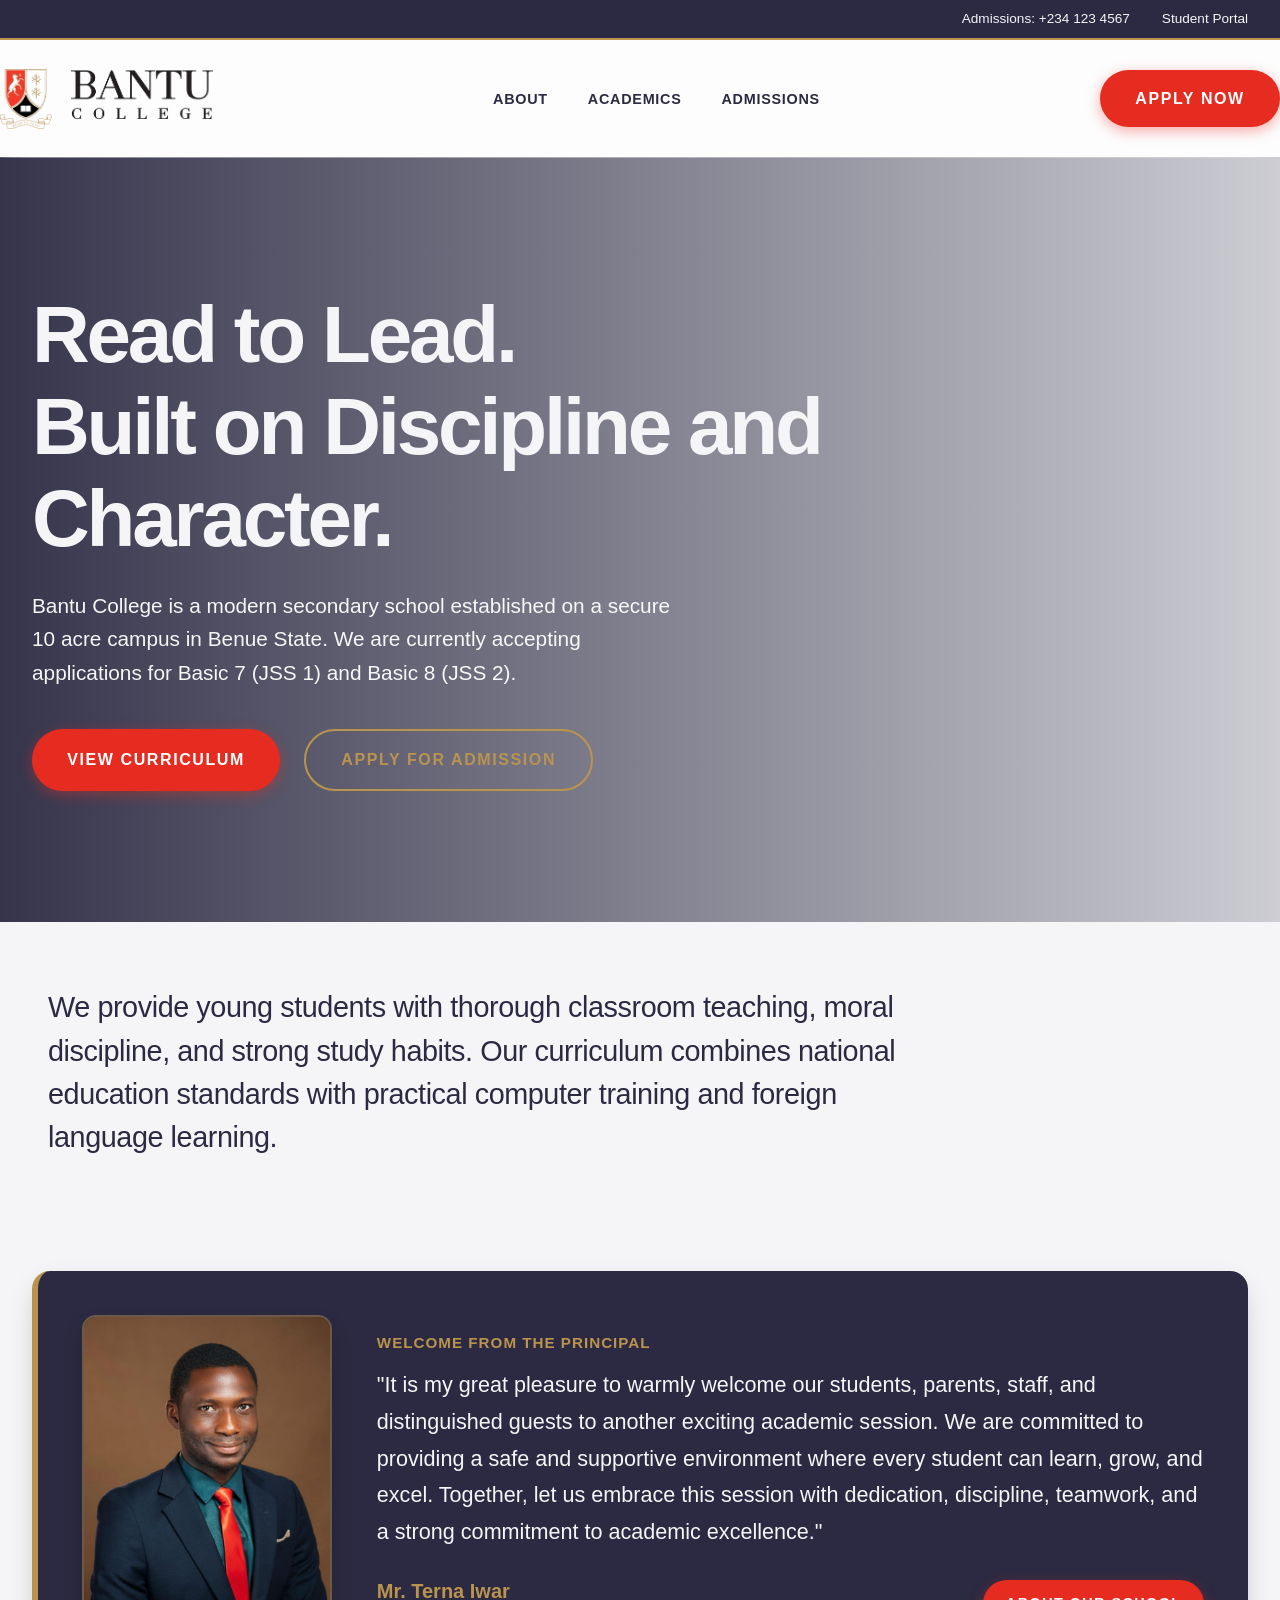
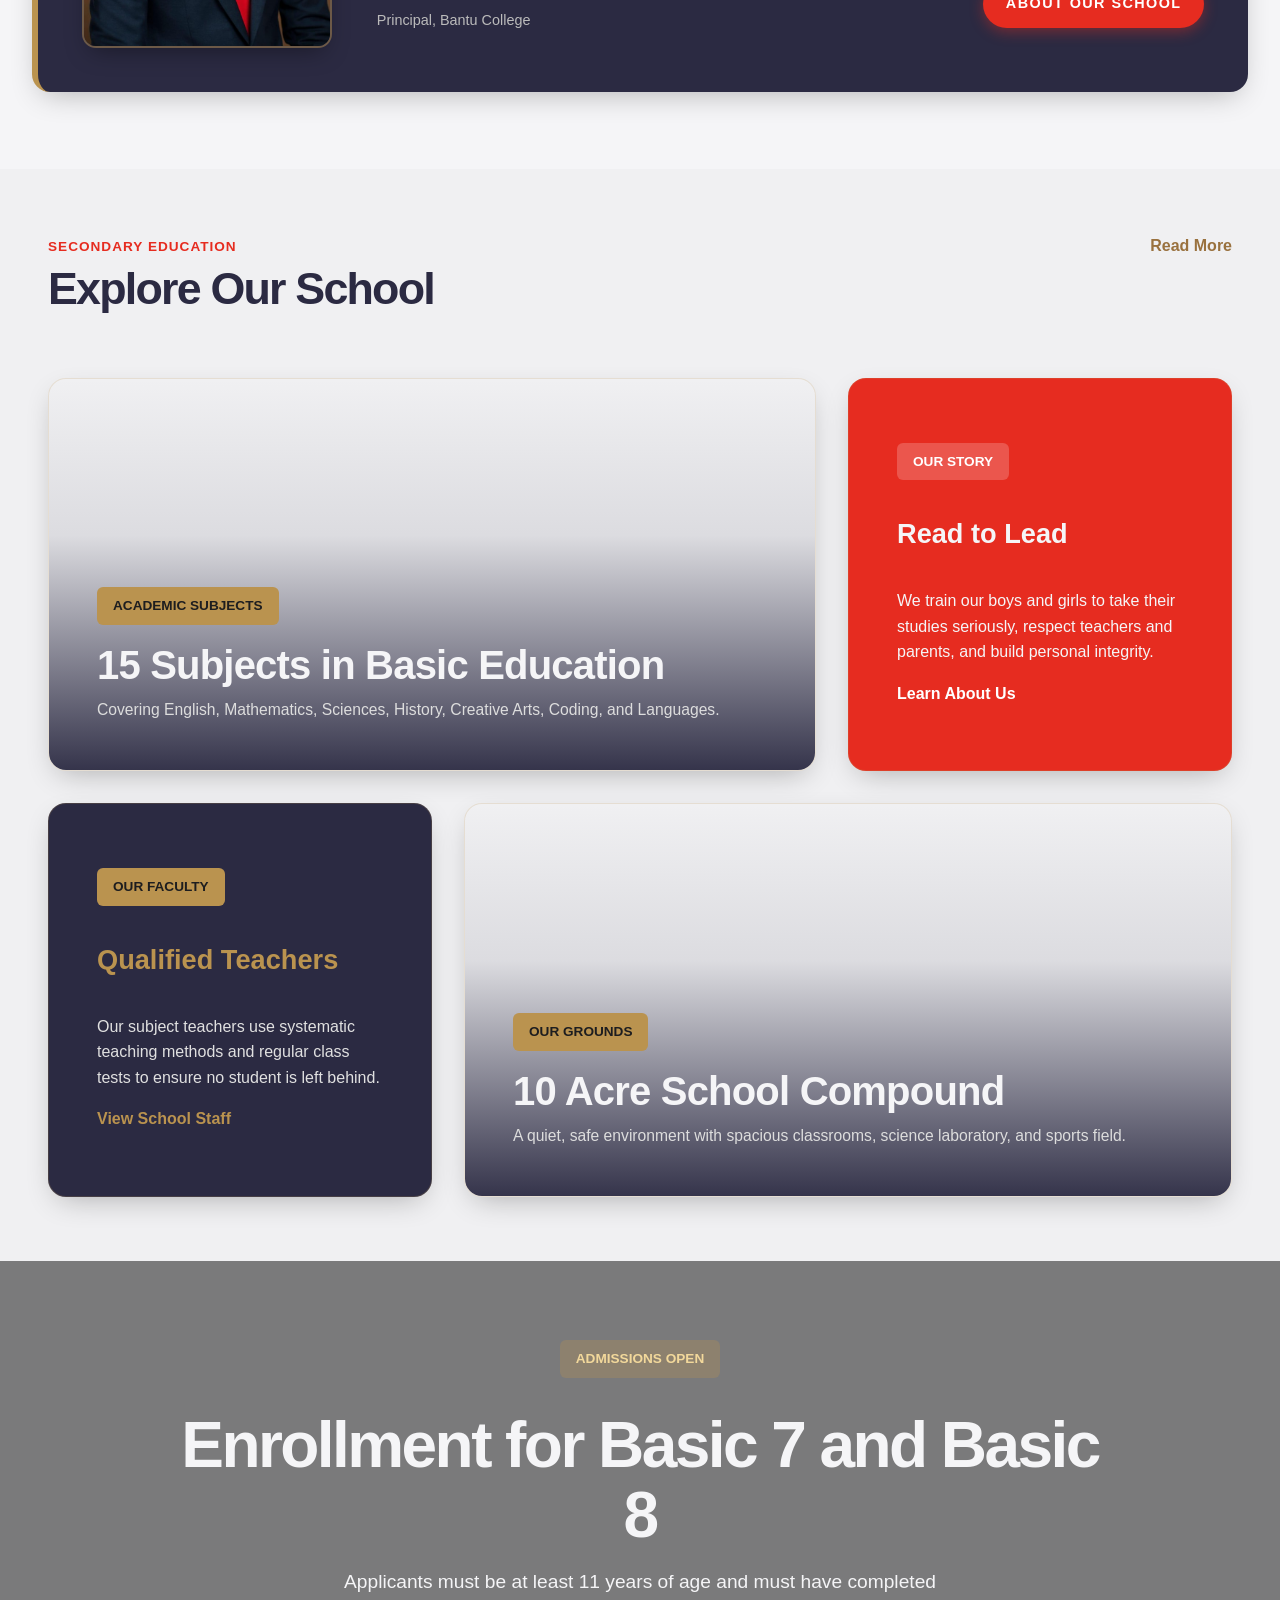
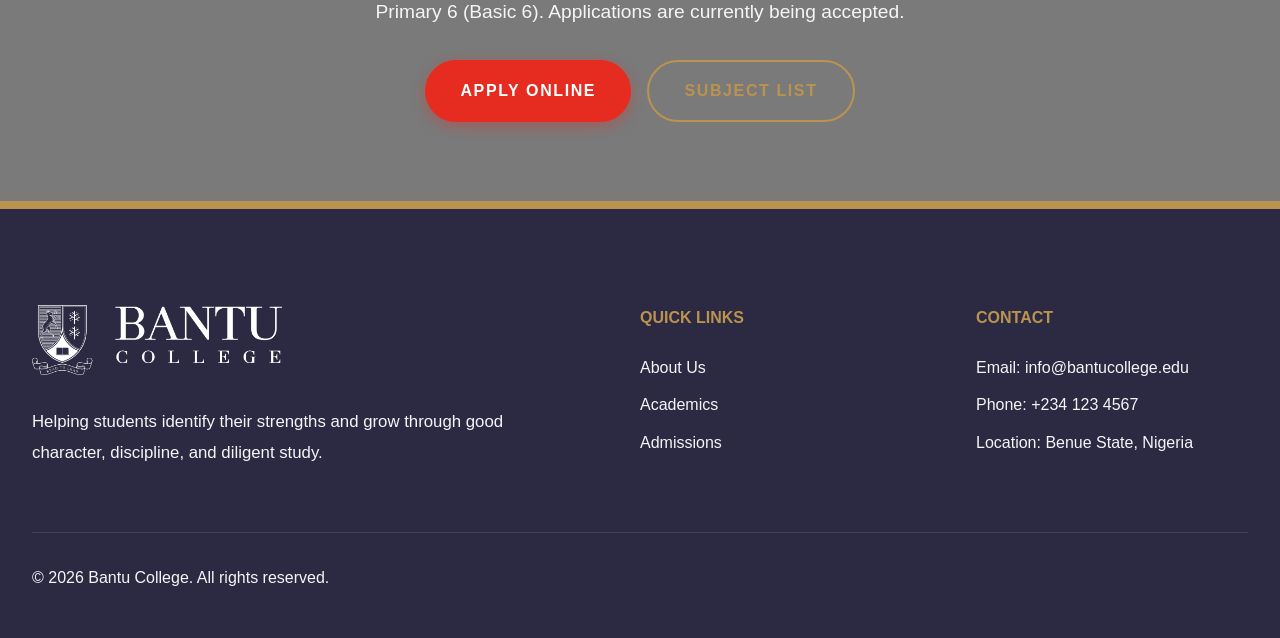
==== commit 8d10b1f5: "Add Principal Terna Iwar photo, humanize language, remove dashes and emojis, and optimize network pr" ====
--- a/index.html
+++ b/index.html
@@ -3,13 +3,13 @@
 <head>
 <meta charset="UTF-8">
 <meta name="viewport" content="width=device-width, initial-scale=1.0">
-<title>Bantu College | Elite Secondary Education</title>
-<link rel="stylesheet" href="assets/css/style.css?v=4">
-
-<meta name="description" content="Bantu College is a premier secondary institution on an expansive 10-acre campus in Benue State. Now enrolling Basic 7 (JSS 1) and Basic 8 (JSS 2).">
+<title>Bantu College | Secondary Education</title>
+<link rel="stylesheet" href="assets/css/style.css?v=5">
+
+<meta name="description" content="Bantu College is a co-educational secondary school situated on 10 acres in Benue State. Admissions open for Basic 7 (JSS 1) and Basic 8 (JSS 2).">
 <meta property="og:type" content="website">
 <meta property="og:title" content="Bantu College | Read to Lead">
-<meta property="og:description" content="A campus built for excellence on 10 acres. Enrolling Basic 7 (JSS 1) and Basic 8 (JSS 2) with evidence-based learning.">
+<meta property="og:description" content="A secondary school built on 10 acres in Benue State. Now admitting students into Basic 7 and Basic 8.">
 <meta property="og:image" content="https://www.bantucollege.com/assets/Bantu%20College%20Crest-01a.png">
 <meta name="twitter:card" content="summary_large_image">
 <link rel="icon" type="image/png" href="assets/Bantu%20College%20Crest-02d.png">
@@ -18,7 +18,7 @@
   "@context": "https://schema.org",
   "@type": "EducationalOrganization",
   "name": "Bantu College",
-  "description": "Forging thinkers. Bantu College pushes boundaries to create leaders through rigorous education.",
+  "description": "Bantu College is a secondary school focused on academic discipline, character formation, and sound foundational learning.",
   "founder": {
     "@type": "Person",
     "name": "Mr. Terna Iwar"
@@ -71,112 +71,117 @@
 <main>
 <section class="hero" style="background-image: url('https://images.unsplash.com/photo-1577896851231-70ef18881754?auto=format&fit=crop&w=1920&q=80&fm=webp');">
 <div class="container">
-<h1 class="huge-heading" style="color: var(--color-white); line-height: 1.1;">
-  <div class="blur-text">Forge Your Legacy.</div>
-  <div class="blur-text">Lead with Integrity.</div>
+<h1 class="huge-heading" style="color: var(--color-white); line-height: 1.15;">
+  <div class="blur-text">Read to Lead.</div>
+  <div class="blur-text">Built on Discipline and Character.</div>
 </h1>
-<p style="color: rgba(255,255,255,0.9); font-size: clamp(1.1rem, 2vw, 1.35rem); max-width: 650px; margin-bottom: 2rem; line-height: 1.6;">
-A modern secondary institution built for excellence on 10 acres. Now accepting applications for <strong>Basic 7 (JSS 1)</strong> and <strong>Basic 8 (JSS 2)</strong>.
+<p style="color: rgba(255,255,255,0.95); font-size: clamp(1.05rem, 2vw, 1.3rem); max-width: 650px; margin-bottom: 2rem; line-height: 1.6;">
+Bantu College is a modern secondary school established on a secure 10 acre campus in Benue State. We are currently accepting applications for Basic 7 (JSS 1) and Basic 8 (JSS 2).
 </p>
 <div class="hero-actions">
-<a href="academics.html" class="btn-primary">Explore Curriculum</a>
+<a href="academics.html" class="btn-primary">View Curriculum</a>
 <a href="admissions.html" class="btn-outline">Apply for Admission</a>
 </div>
 </div>
 </section>
 
-<!-- Mission Lead -->
+<!-- Overview Lead -->
 <section class="section-padding">
 <div class="container">
-<p class="oversized-lead">Bantu College delivers a structured, premium secondary educational experience combining evidence-based learning, African cultural values, and modern disciplines like coding and Mandarin Chinese.</p>
-</div>
-</section>
-
-<!-- Welcome Message From Principal -->
+<p class="oversized-lead">We provide young students with thorough classroom teaching, moral discipline, and strong study habits. Our curriculum combines national education standards with practical computer training and foreign language learning.</p>
+</div>
+</section>
+
+<!-- Principal Welcome Section with Real Photo -->
 <section style="padding: 0 0 clamp(3rem, 6vw, 5rem);">
 <div class="container">
-<div class="pull-quote bg-slate spotlight-card" style="border-left: 6px solid var(--color-gold); padding: clamp(2rem, 5vw, 3.5rem); border-radius: 18px;">
-<span style="display: block; font-family: var(--font-subheading); color: var(--color-gold); font-size: 0.95rem; font-weight: 700; text-transform: uppercase; letter-spacing: 1px; margin-bottom: 1rem;">Welcome from the Principal</span>
-<p style="color: var(--color-white); font-size: clamp(1.2rem, 2.5vw, 1.55rem); line-height: 1.7; font-style: italic;">
+<div class="principal-card spotlight-card">
+<div class="principal-photo-wrapper">
+<img src="assets/terna-iwar.jpg" alt="Mr. Terna Iwar, Principal of Bantu College" class="principal-photo">
+</div>
+<div>
+<span style="display: block; font-family: var(--font-subheading); color: var(--color-gold); font-size: 0.95rem; font-weight: 700; text-transform: uppercase; letter-spacing: 1px; margin-bottom: 0.75rem;">Welcome from the Principal</span>
+<p style="color: var(--color-white); font-size: clamp(1.05rem, 2.2vw, 1.35rem); line-height: 1.7; margin-bottom: 1.5rem;">
 "It is my great pleasure to warmly welcome our students, parents, staff, and distinguished guests to another exciting academic session. We are committed to providing a safe and supportive environment where every student can learn, grow, and excel. Together, let us embrace this session with dedication, discipline, teamwork, and a strong commitment to academic excellence."
 </p>
-<div style="margin-top: 2rem; display: flex; align-items: center; justify-content: space-between; flex-wrap: wrap; gap: 1rem;">
-<div>
-<h4 style="color: var(--color-gold); font-family: var(--font-heading); font-size: 1.3rem; margin: 0;">Mr. Terna Iwar</h4>
-<span style="color: #bbb; font-size: 0.95rem;">Principal & Rector, Bantu College</span>
-</div>
-<a href="about.html#story" class="btn-primary" style="padding: 0.6rem 1.4rem; font-size: 0.9rem;">Read Our Story</a>
-</div>
-</div>
-</div>
-</section>
-
-<!-- Explore Bantu College (4 Core Pillars) -->
+<div style="display: flex; align-items: center; justify-content: space-between; flex-wrap: wrap; gap: 1rem;">
+<div>
+<h4 style="color: var(--color-gold); font-family: var(--font-heading); font-size: 1.25rem; margin: 0;">Mr. Terna Iwar</h4>
+<span style="color: #bbb; font-size: 0.9rem;">Principal, Bantu College</span>
+</div>
+<a href="about.html" class="btn-primary" style="padding: 0.6rem 1.4rem; font-size: 0.9rem;">About Our School</a>
+</div>
+</div>
+</div>
+</div>
+</section>
+
+<!-- Explore Bantu College -->
 <section class="section-padding" style="background: rgba(0,0,0,0.02);">
 <div class="container">
 <div style="display: flex; justify-content: space-between; align-items: baseline; flex-wrap: wrap; gap: 1rem; margin-bottom: 2rem;">
 <div>
-<span style="color: var(--color-red); font-weight: 700; text-transform: uppercase; letter-spacing: 1px; font-size: 0.9rem;">Comprehensive Secondary Education</span>
-<h2 class="huge-heading" style="margin-top: 0.5rem; font-size: clamp(2rem, 4vw, 3rem);">Explore Bantu College</h2>
-</div>
-<a href="about.html" style="color: var(--color-gold-dark); font-weight: 700; text-decoration: none;">View All Highlights &rarr;</a>
+<span style="color: var(--color-red); font-weight: 700; text-transform: uppercase; letter-spacing: 1px; font-size: 0.85rem;">Secondary Education</span>
+<h2 class="huge-heading" style="margin-top: 0.35rem; font-size: clamp(2rem, 3.5vw, 2.8rem);">Explore Our School</h2>
+</div>
+<a href="about.html" style="color: var(--color-gold-dark); font-weight: 700; text-decoration: none;">Read More</a>
 </div>
 
 <div class="grid-asymmetric-2-1" style="margin-bottom: 2rem;">
-<!-- Academics & Curriculum Card -->
+<!-- Academics Card -->
 <a href="academics.html" class="overlay-card spotlight-card" style="background-image: url('https://images.unsplash.com/photo-1577896851231-70ef18881754?auto=format&fit=crop&w=1920&q=80&fm=webp');">
 <div class="overlay-content">
-<span class="gold-tag">Curriculum</span>
-<h3>Core Learning, Arts, Coding & 15 Comprehensive Subjects</h3>
-<p style="color: #ddd; margin-top: 0.5rem; font-size: 1rem;">From Mathematics and English with African Studies to Coding and French/Chinese.</p>
+<span class="gold-tag">Academic Subjects</span>
+<h3>15 Subjects in Basic Education</h3>
+<p style="color: #ddd; margin-top: 0.5rem; font-size: 0.98rem;">Covering English, Mathematics, Sciences, History, Creative Arts, Coding, and Languages.</p>
 </div>
 </a>
 
 <!-- Our Story Card -->
 <div class="text-card bg-red spotlight-card" style="border-radius: 18px;">
 <span class="gold-tag" style="background: rgba(255,255,255,0.2); color: #fff; border-color: rgba(255,255,255,0.4);">Our Story</span>
-<h3 style="margin-top: 1rem; font-size: 1.8rem;">Rooted in "Read to Lead"</h3>
-<p style="font-size: 1.05rem; line-height: 1.6; margin-top: 0.5rem;">
-Forging independent critical thinkers who communicate with eloquence, question evidence, and lead with character.
-</p>
-<a href="about.html#story" style="color: #fff; font-weight: 700; margin-top: 1rem; display: inline-block;">Learn More &rarr;</a>
+<h3 style="margin-top: 1rem; font-size: 1.7rem;">Read to Lead</h3>
+<p style="font-size: 1rem; line-height: 1.6; margin-top: 0.5rem;">
+We train our boys and girls to take their studies seriously, respect teachers and parents, and build personal integrity.
+</p>
+<a href="about.html#story" style="color: #fff; font-weight: 700; margin-top: 1rem; display: inline-block;">Learn About Us</a>
 </div>
 </div>
 
 <div class="grid-asymmetric-1-2">
-<!-- Our Team Card -->
+<!-- Our Teachers Card -->
 <div class="text-card bg-slate spotlight-card" style="border-radius: 18px;">
 <span class="gold-tag">Our Faculty</span>
-<h3 style="margin-top: 1rem; font-size: 1.8rem; color: var(--color-gold);">World-Class Teachers</h3>
-<p style="font-size: 1.05rem; line-height: 1.6; color: #E0E0E0; margin-top: 0.5rem;">
-Guided by evidence-based learning, diagnostic assessments, and compassionate mentorship led by Mr. Terna Iwar.
-</p>
-<a href="about.html#team" style="color: var(--color-gold); font-weight: 700; margin-top: 1rem; display: inline-block;">Meet The Team &rarr;</a>
-</div>
-
-<!-- Our Campus Card -->
+<h3 style="margin-top: 1rem; font-size: 1.7rem; color: var(--color-gold);">Qualified Teachers</h3>
+<p style="font-size: 1rem; line-height: 1.6; color: #E0E0E0; margin-top: 0.5rem;">
+Our subject teachers use systematic teaching methods and regular class tests to ensure no student is left behind.
+</p>
+<a href="about.html#team" style="color: var(--color-gold); font-weight: 700; margin-top: 1rem; display: inline-block;">View School Staff</a>
+</div>
+
+<!-- 10-Acre Campus Card -->
 <a href="about.html#campus" class="overlay-card spotlight-card" style="background-image: url('https://images.unsplash.com/photo-1580582932707-520aed937b7b?auto=format&fit=crop&w=1920&q=80&fm=webp');">
 <div class="overlay-content">
-<span class="gold-tag">10-Acre Campus</span>
-<h3>Built for Excellence on 10 Serene Acres</h3>
-<p style="color: #ddd; margin-top: 0.5rem; font-size: 1rem;">Expansive green grounds, modern science labs, athletics facilities, and distraction-free study spaces.</p>
+<span class="gold-tag">Our Grounds</span>
+<h3>10 Acre School Compound</h3>
+<p style="color: #ddd; margin-top: 0.5rem; font-size: 0.98rem;">A quiet, safe environment with spacious classrooms, science laboratory, and sports field.</p>
 </div>
 </a>
 </div>
 </div>
 </section>
 
-<!-- Admissions Banner & Enrolling Intake -->
+<!-- Admissions Banner -->
 <section class="banner-break" style="background-image: url('https://images.unsplash.com/photo-1509062522246-3755977927d7?auto=format&fit=crop&w=1920&q=80&fm=webp');">
 <div class="banner-content">
-<span class="gold-tag" style="background: rgba(186,147,79,0.3); color: #f2d89b; border-color: rgba(186,147,79,0.6);">Now Enrolling</span>
-<h2 class="huge-heading" style="color: var(--color-white); margin: 1rem 0;">Admissions for Basic 7 & Basic 8</h2>
-<p style="font-size: 1.25rem; margin-bottom: 2rem; max-width: 700px; margin-left: auto; margin-right: auto;">
-Applicants must be at least 11 years of age and must have completed middle basic education (Basic 6). Secure your student's place today.
+<span class="gold-tag" style="background: rgba(186,147,79,0.3); color: #f2d89b; border-color: rgba(186,147,79,0.6);">Admissions Open</span>
+<h2 class="huge-heading" style="color: var(--color-white); margin: 1rem 0;">Enrollment for Basic 7 and Basic 8</h2>
+<p style="font-size: 1.2rem; margin-bottom: 2rem; max-width: 650px; margin-left: auto; margin-right: auto;">
+Applicants must be at least 11 years of age and must have completed Primary 6 (Basic 6). Applications are currently being accepted.
 </p>
 <div style="display: flex; gap: 1rem; justify-content: center; flex-wrap: wrap;">
-<a href="admissions.html" class="btn-primary">Apply Online Now</a>
-<a href="academics.html" class="btn-outline">View Curriculum</a>
+<a href="admissions.html" class="btn-primary">Apply Online</a>
+<a href="academics.html" class="btn-outline">Subject List</a>
 </div>
 </div>
 </section>
@@ -187,7 +192,7 @@
 <div class="footer-grid">
 <div>
 <img src="assets/Bantu%20College%20Crest-01c.png" alt="Bantu College" class="footer-logo">
-<p style="font-size: 1.1rem; line-height: 1.8;">Empowering students to discover strengths and build independent critical thinking and self-confidence.</p>
+<p style="font-size: 1.05rem; line-height: 1.8;">Helping students identify their strengths and grow through good character, discipline, and diligent study.</p>
 </div>
 <div class="footer-col">
 <h4>Quick Links</h4>
@@ -209,6 +214,6 @@
 <p style="border-top: 1px solid rgba(255,255,255,0.1); padding-top: 2rem;">&copy; 2026 Bantu College. All rights reserved.</p>
 </div>
 </footer>
-<script src="assets/js/main.js?v=4" defer></script>
+<script src="assets/js/main.js?v=5" defer></script>
 </body>
 </html>
--- a/assets/css/style.css
+++ b/assets/css/style.css
@@ -806,20 +806,11 @@
   flex-direction: column;
   gap: 0.65rem;
 }
-.pillar-card ul li {
-  position: relative;
-  padding-left: 1.5rem;
+.pillar-card ul li { padding-left: 0;
   font-size: 0.98rem;
   color: #333;
 }
-.pillar-card ul li::before {
-  content: "�";
-  position: absolute;
-  left: 0.25rem;
-  color: var(--color-red);
-  font-size: 1.4rem;
-  line-height: 1;
-}
+
 
 /* Team Section */
 .team-grid {
@@ -902,3 +893,42 @@
   color: #ccc;
   margin-top: 0.25rem;
 }
+
+/* Principal Card Layout */
+.principal-card {
+  display: grid;
+  grid-template-columns: 250px 1fr;
+  gap: clamp(1.5rem, 3.5vw, 3rem);
+  align-items: center;
+  background: var(--color-slate);
+  color: var(--color-white);
+  padding: clamp(1.5rem, 3.5vw, 2.75rem);
+  border-radius: 18px;
+  border-left: 6px solid var(--color-gold);
+  box-shadow: 0 10px 30px -10px rgba(0,0,0,0.3);
+}
+.principal-photo-wrapper {
+  width: 100%;
+  max-width: 250px;
+  margin: 0 auto;
+}
+.principal-photo {
+  width: 100%;
+  aspect-ratio: 3 / 4;
+  object-fit: cover;
+  border-radius: 14px;
+  border: 2px solid rgba(186, 147, 79, 0.45);
+  box-shadow: 0 10px 25px -8px rgba(0, 0, 0, 0.4);
+  display: block;
+}
+@media (max-width: 768px) {
+  .principal-card {
+    grid-template-columns: 1fr;
+    text-align: left;
+  }
+  .principal-photo-wrapper {
+    max-width: 200px;
+    margin: 0 auto 1rem;
+  }
+}
+
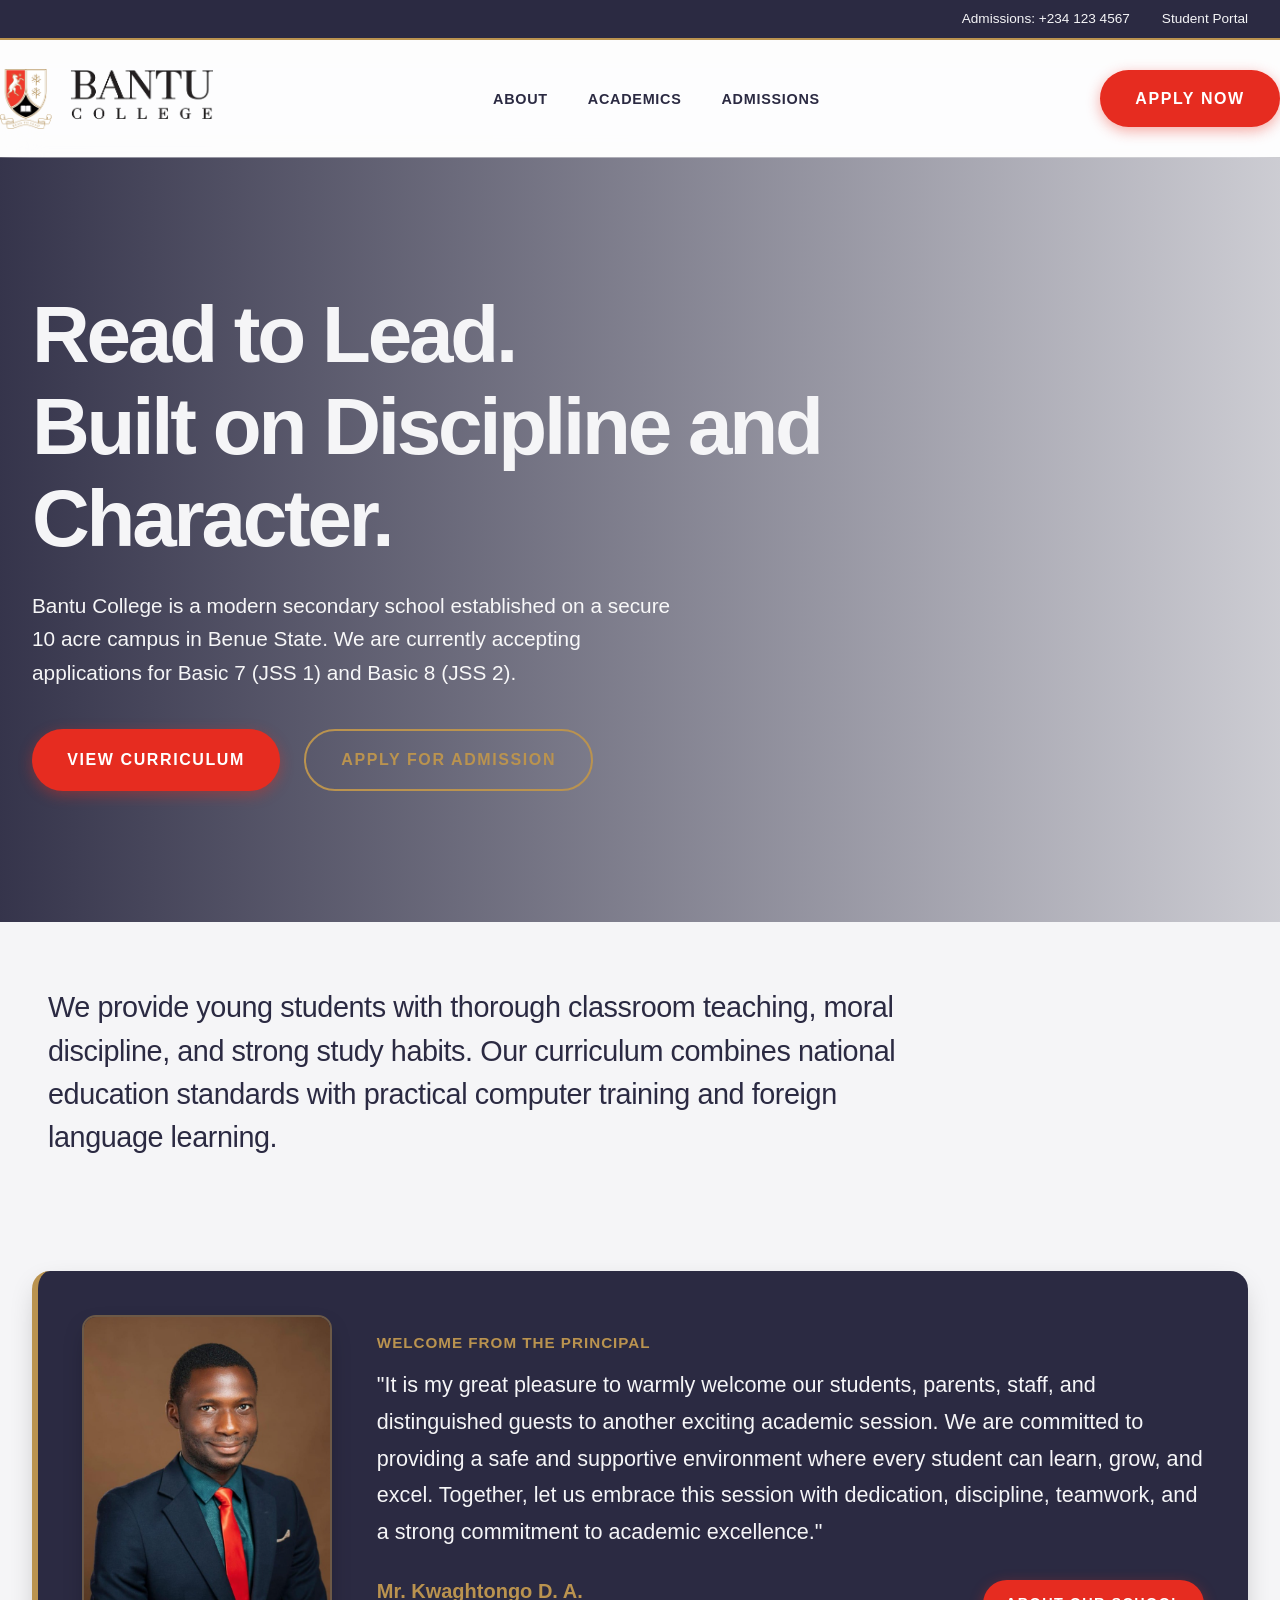
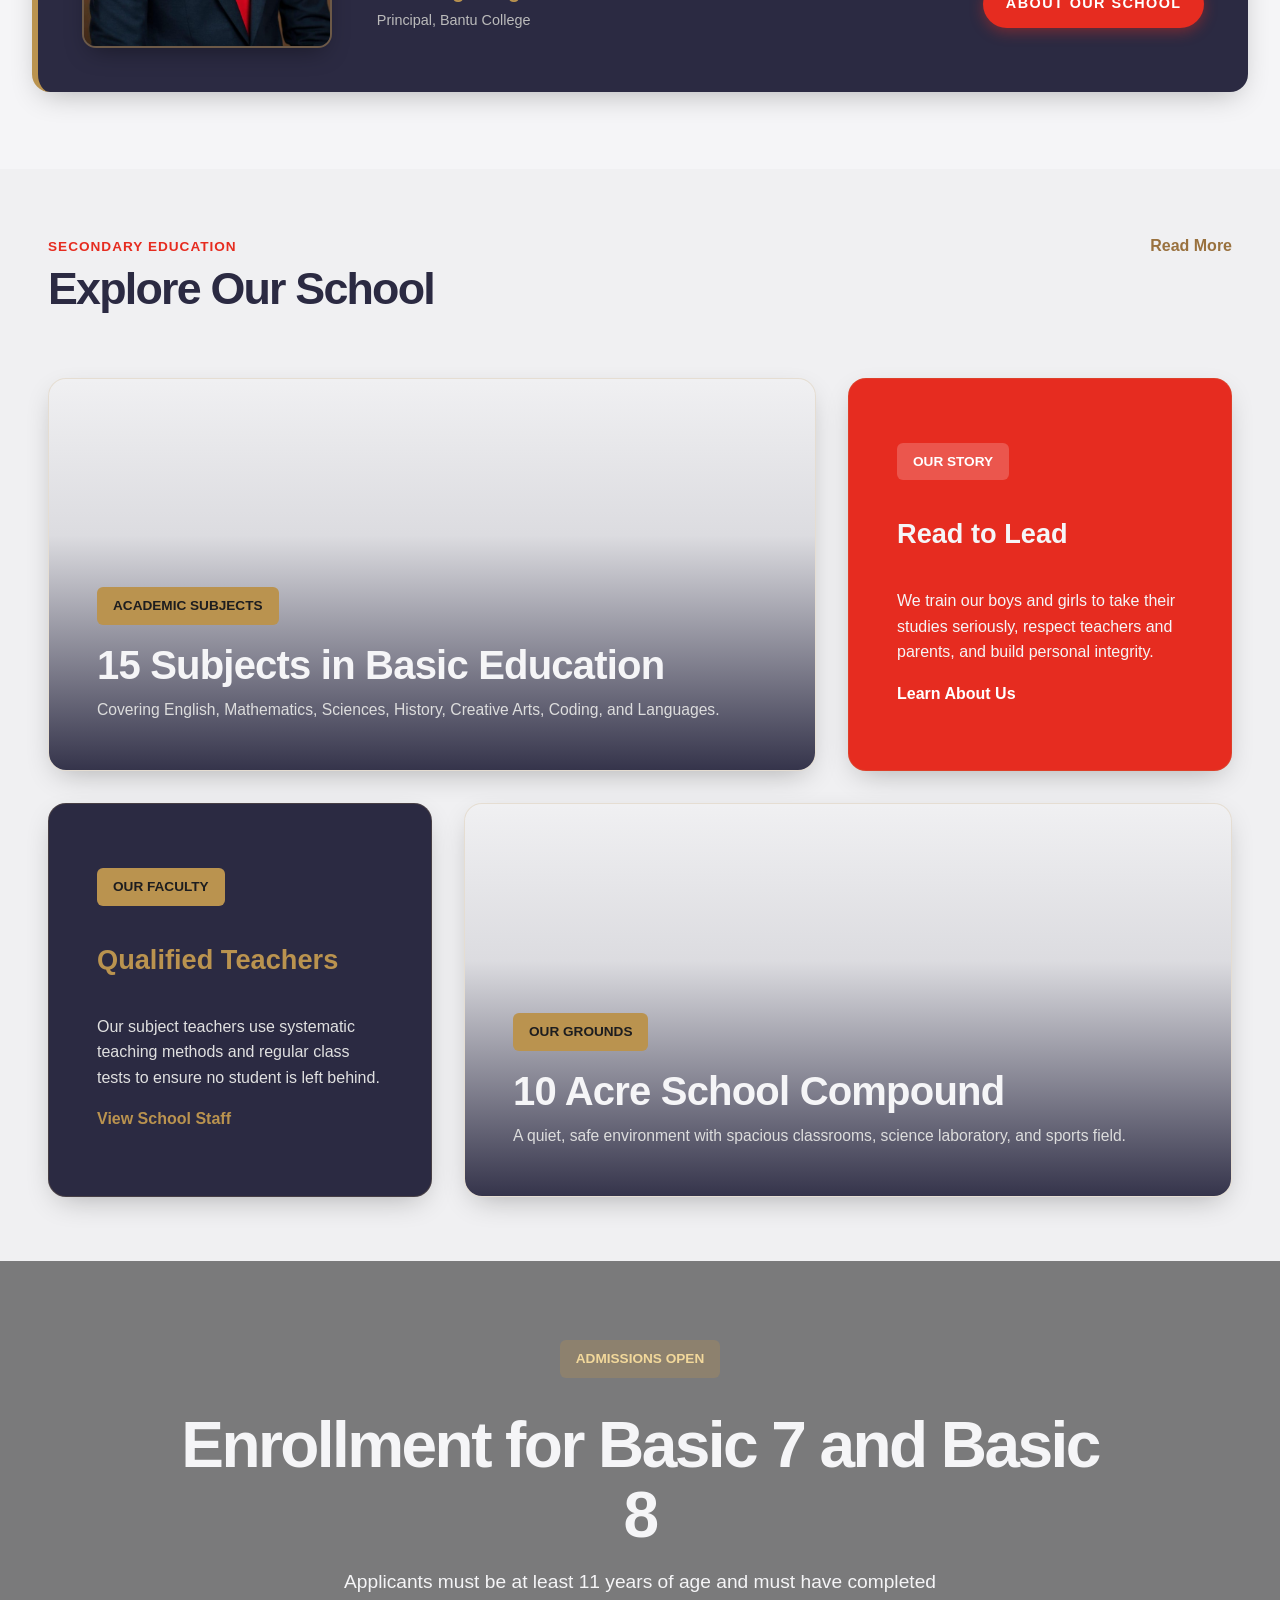
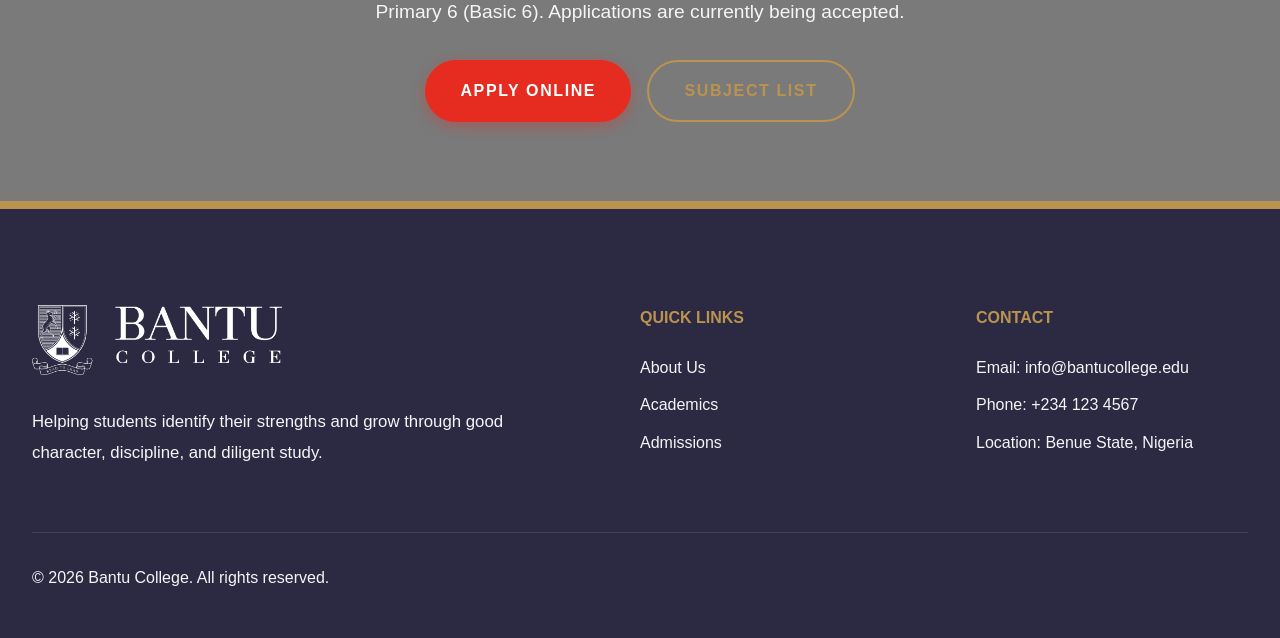
==== commit 118b0e48: "Update Principal name to Mr. Kwaghtongo D. A. (Kwaghtongo Decent Alumun)" ====
--- a/index.html
+++ b/index.html
@@ -21,7 +21,7 @@
   "description": "Bantu College is a secondary school focused on academic discipline, character formation, and sound foundational learning.",
   "founder": {
     "@type": "Person",
-    "name": "Mr. Terna Iwar"
+    "name": "Mr. Kwaghtongo Decent Alumun"
   },
   "logo": "https://www.bantucollege.com/assets/Bantu%20College%20Crest-02d.png",
   "url": "https://www.bantucollege.com"
@@ -97,7 +97,7 @@
 <div class="container">
 <div class="principal-card spotlight-card">
 <div class="principal-photo-wrapper">
-<img src="assets/terna-iwar.jpg" alt="Mr. Terna Iwar, Principal of Bantu College" class="principal-photo">
+<img src="assets/principal-kwaghtongo.jpg" alt="Mr. Kwaghtongo D. A., Principal of Bantu College" class="principal-photo">
 </div>
 <div>
 <span style="display: block; font-family: var(--font-subheading); color: var(--color-gold); font-size: 0.95rem; font-weight: 700; text-transform: uppercase; letter-spacing: 1px; margin-bottom: 0.75rem;">Welcome from the Principal</span>
@@ -106,7 +106,7 @@
 </p>
 <div style="display: flex; align-items: center; justify-content: space-between; flex-wrap: wrap; gap: 1rem;">
 <div>
-<h4 style="color: var(--color-gold); font-family: var(--font-heading); font-size: 1.25rem; margin: 0;">Mr. Terna Iwar</h4>
+<h4 style="color: var(--color-gold); font-family: var(--font-heading); font-size: 1.25rem; margin: 0;">Mr. Kwaghtongo D. A.</h4>
 <span style="color: #bbb; font-size: 0.9rem;">Principal, Bantu College</span>
 </div>
 <a href="about.html" class="btn-primary" style="padding: 0.6rem 1.4rem; font-size: 0.9rem;">About Our School</a>
@@ -217,3 +217,4 @@
 <script src="assets/js/main.js?v=5" defer></script>
 </body>
 </html>
+
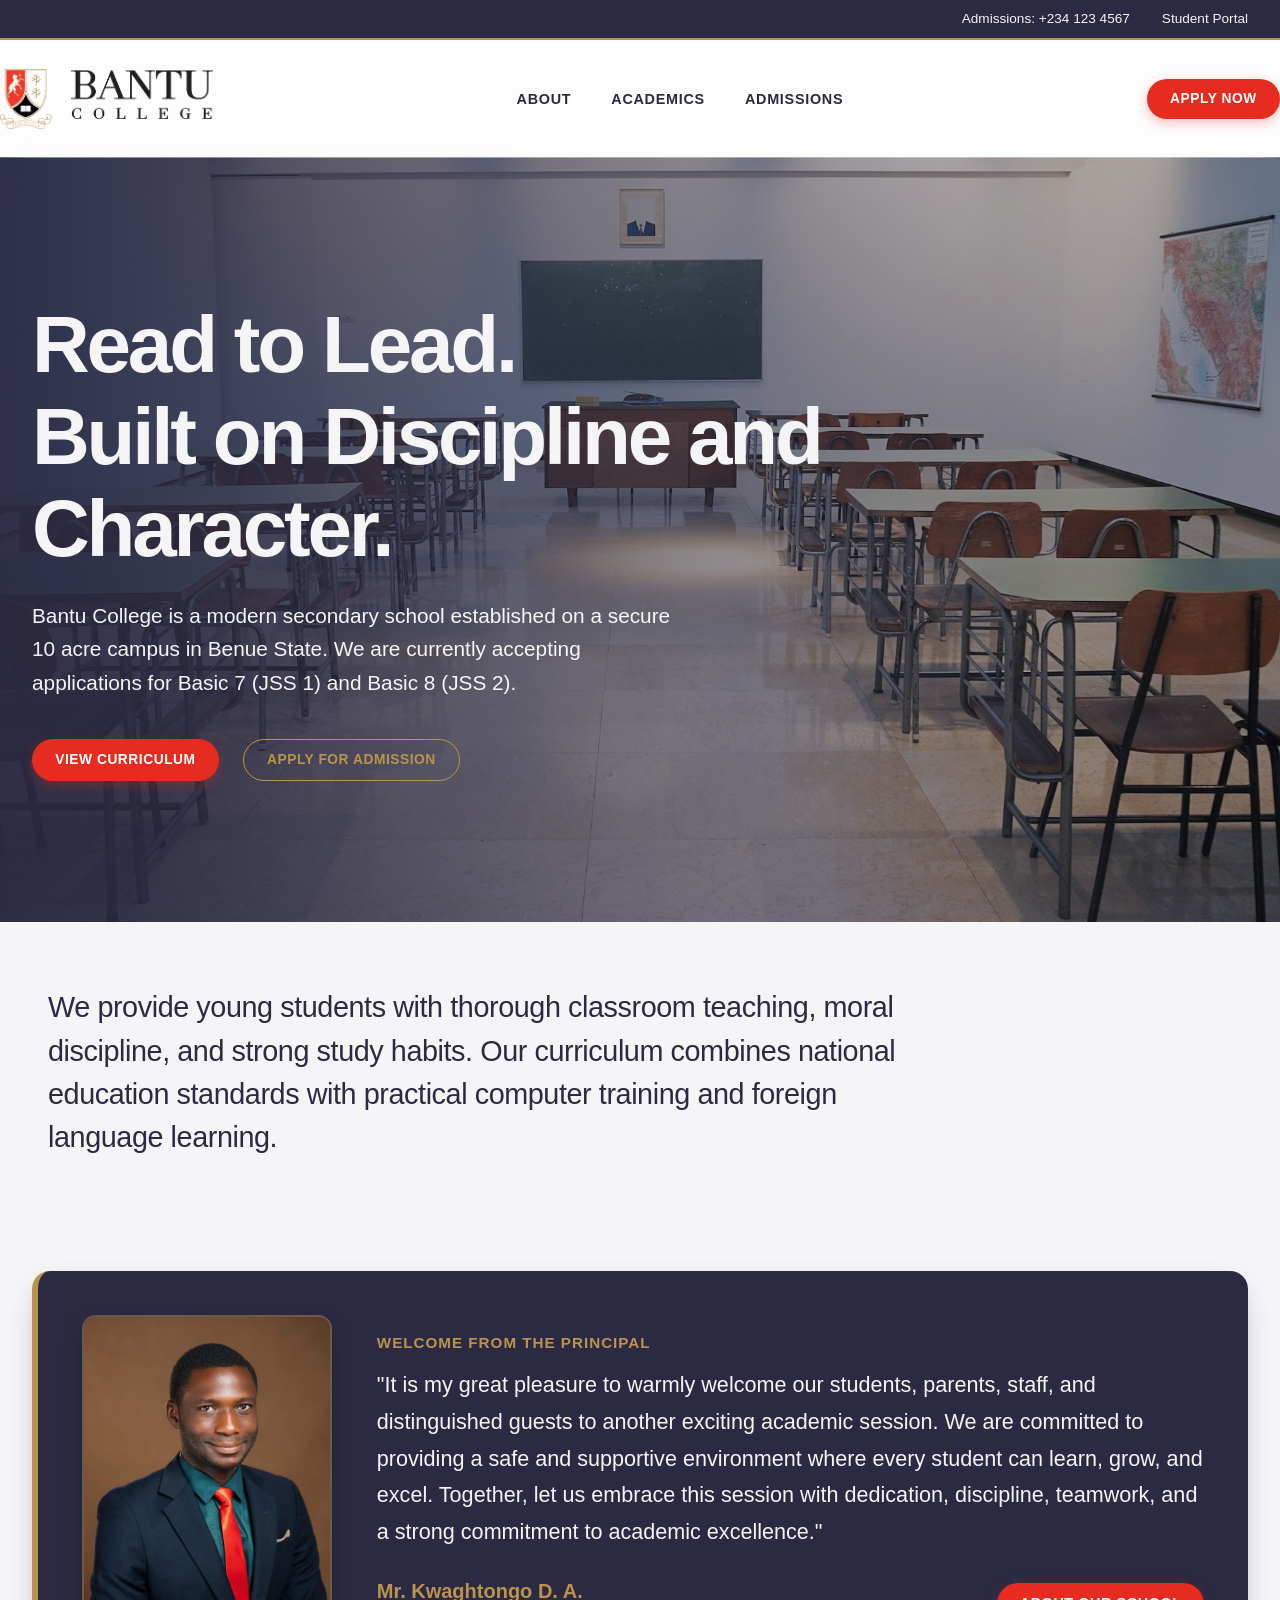
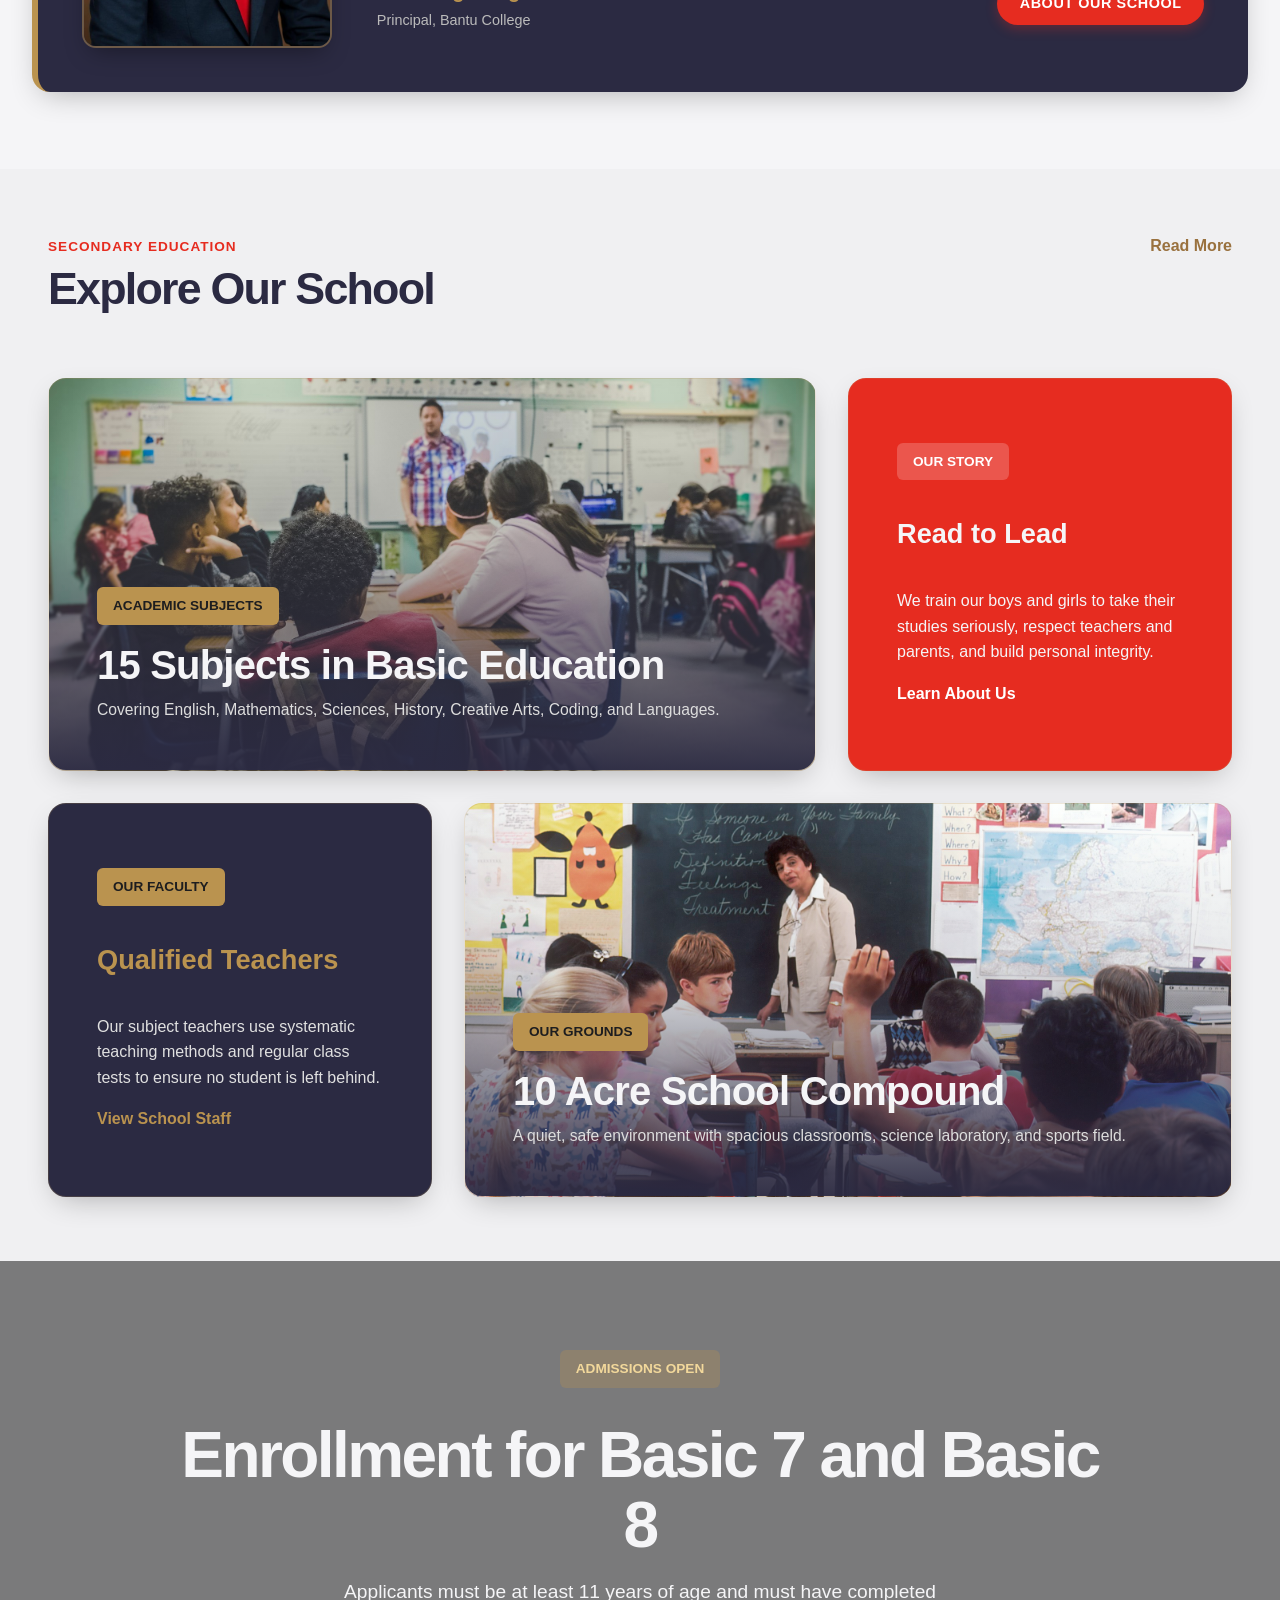
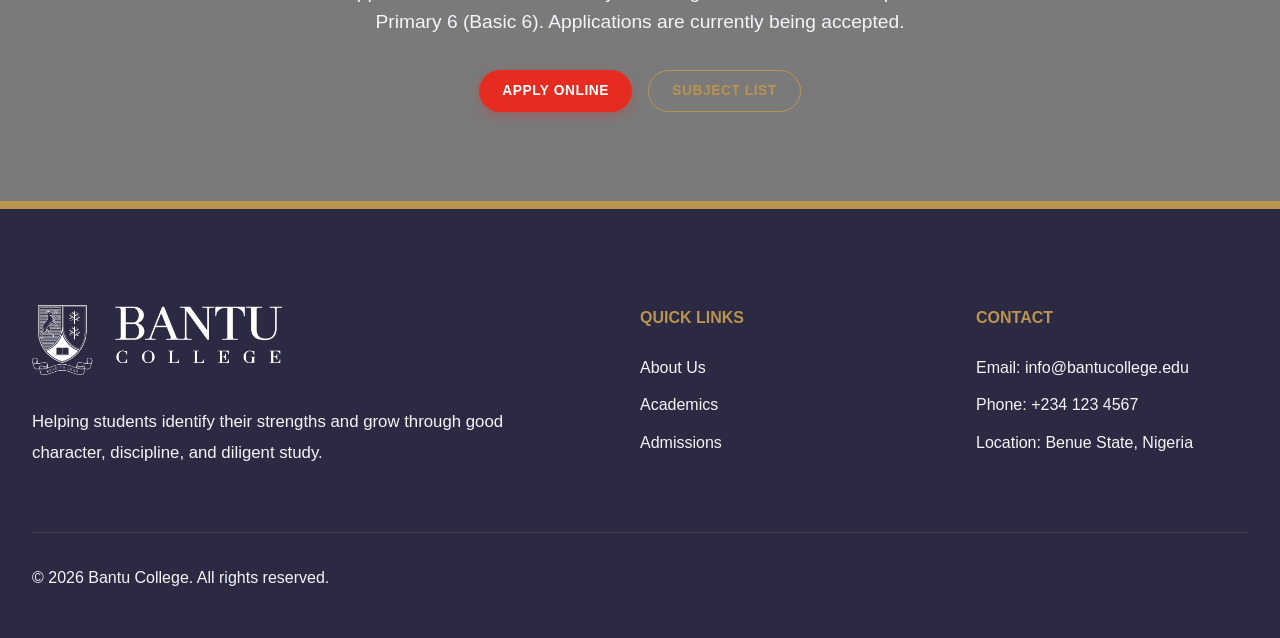
==== commit 24215489: "Launch prep: metadata pass, deploy docs, 404 page, local preview - Align titles and og:title across " ====
--- a/index.html
+++ b/index.html
@@ -4,15 +4,19 @@
 <meta charset="UTF-8">
 <meta name="viewport" content="width=device-width, initial-scale=1.0">
 <title>Bantu College | Secondary Education</title>
-<link rel="stylesheet" href="assets/css/style.css?v=5">
-
+<link rel="stylesheet" href="assets/css/style.css?v=11">
+
+<link rel="canonical" href="https://www.bantucollege.com/">
 <meta name="description" content="Bantu College is a co-educational secondary school situated on 10 acres in Benue State. Admissions open for Basic 7 (JSS 1) and Basic 8 (JSS 2).">
 <meta property="og:type" content="website">
-<meta property="og:title" content="Bantu College | Read to Lead">
+<meta property="og:title" content="Bantu College | Read to Lead, Secondary Education">
 <meta property="og:description" content="A secondary school built on 10 acres in Benue State. Now admitting students into Basic 7 and Basic 8.">
 <meta property="og:image" content="https://www.bantucollege.com/assets/Bantu%20College%20Crest-01a.png">
+<meta property="og:url" content="https://www.bantucollege.com/">
+<meta property="og:site_name" content="Bantu College">
 <meta name="twitter:card" content="summary_large_image">
 <link rel="icon" type="image/png" href="assets/Bantu%20College%20Crest-02d.png">
+<link rel="apple-touch-icon" href="assets/Bantu%20College%20Crest-02d.png">
 <script type="application/ld+json">
 {
   "@context": "https://schema.org",
@@ -62,6 +66,7 @@
 <a href="about.html">About Us</a>
 <a href="academics.html">Academics</a>
 <a href="admissions.html">Admissions</a>
+<a href="portal.html">Student Portal</a>
 </nav>
 <div class="drawer-footer">
 <a href="admissions.html" class="btn-primary" style="width: 100%; text-align: center;">Apply Now</a>
@@ -69,7 +74,7 @@
 </div>
 
 <main>
-<section class="hero" style="background-image: url('https://images.unsplash.com/photo-1577896851231-70ef18881754?auto=format&fit=crop&w=1920&q=80&fm=webp');">
+<section class="hero" style="background-image: url('assets/img/school-building.jpg');">
 <div class="container">
 <h1 class="huge-heading" style="color: var(--color-white); line-height: 1.15;">
   <div class="blur-text">Read to Lead.</div>
@@ -129,7 +134,7 @@
 
 <div class="grid-asymmetric-2-1" style="margin-bottom: 2rem;">
 <!-- Academics Card -->
-<a href="academics.html" class="overlay-card spotlight-card" style="background-image: url('https://images.unsplash.com/photo-1577896851231-70ef18881754?auto=format&fit=crop&w=1920&q=80&fm=webp');">
+<a href="academics.html" class="overlay-card spotlight-card" style="background-image: url('assets/img/classroom.jpg');">
 <div class="overlay-content">
 <span class="gold-tag">Academic Subjects</span>
 <h3>15 Subjects in Basic Education</h3>
@@ -160,7 +165,7 @@
 </div>
 
 <!-- 10-Acre Campus Card -->
-<a href="about.html#campus" class="overlay-card spotlight-card" style="background-image: url('https://images.unsplash.com/photo-1580582932707-520aed937b7b?auto=format&fit=crop&w=1920&q=80&fm=webp');">
+<a href="about.html#campus" class="overlay-card spotlight-card" style="background-image: url('assets/img/campus-quad.jpg');">
 <div class="overlay-content">
 <span class="gold-tag">Our Grounds</span>
 <h3>10 Acre School Compound</h3>
@@ -172,7 +177,7 @@
 </section>
 
 <!-- Admissions Banner -->
-<section class="banner-break" style="background-image: url('https://images.unsplash.com/photo-1509062522246-3755977927d7?auto=format&fit=crop&w=1920&q=80&fm=webp');">
+<section class="banner-break" style="background-image: url('assets/img/library.jpg');">
 <div class="banner-content">
 <span class="gold-tag" style="background: rgba(186,147,79,0.3); color: #f2d89b; border-color: rgba(186,147,79,0.6);">Admissions Open</span>
 <h2 class="huge-heading" style="color: var(--color-white); margin: 1rem 0;">Enrollment for Basic 7 and Basic 8</h2>
@@ -218,3 +223,5 @@
 </body>
 </html>
 
+
+
--- a/assets/css/style.css
+++ b/assets/css/style.css
@@ -56,51 +56,77 @@
 .bg-slate { background-color: var(--color-slate); color: var(--color-white); }
 
 .btn-primary {
-  display: inline-block;
+  display: inline-flex;
+  align-items: center;
+  justify-content: center;
   background-color: var(--color-red);
   color: #ffffff;
   font-family: var(--font-subheading);
   text-transform: uppercase;
   font-weight: 700;
-  padding: clamp(0.75rem, 2vw, 1rem) clamp(1.5rem, 4vw, 2.2rem);
-  letter-spacing: 0.1em;
-  min-height: 48px;
-  display: inline-flex;
-  align-items: center;
-  justify-content: center;
+  padding: 0.55rem 1.45rem;
+  font-size: 0.86rem;
+  letter-spacing: 0.04em;
+  min-height: 40px;
   transition: var(--transition);
   border: none;
   border-radius: 980px;
-  box-shadow: 0 4px 14px rgba(230, 44, 32, 0.4);
+  box-shadow: 0 4px 12px rgba(230, 44, 32, 0.3);
+  cursor: pointer;
+  text-decoration: none;
 }
 
 .btn-primary:hover {
   background-color: var(--color-slate);
-  box-shadow: 0 6px 20px rgba(43, 42, 66, 0.4);
+  box-shadow: 0 6px 18px rgba(43, 42, 66, 0.35);
   color: #ffffff;
 }
 
 .btn-outline {
-  display: inline-block;
+  display: inline-flex;
+  align-items: center;
+  justify-content: center;
   background-color: transparent;
   color: var(--color-gold);
   font-family: var(--font-subheading);
   text-transform: uppercase;
   font-weight: 700;
-  padding: clamp(0.75rem, 2vw, 1rem) clamp(1.5rem, 4vw, 2.2rem);
-  letter-spacing: 0.1em;
-  min-height: 48px;
-  display: inline-flex;
-  align-items: center;
-  justify-content: center;
+  padding: 0.55rem 1.45rem;
+  font-size: 0.86rem;
+  letter-spacing: 0.04em;
+  min-height: 40px;
   transition: var(--transition);
-  border: 2px solid var(--color-gold);
+  border: 1.5px solid var(--color-gold);
   border-radius: 980px;
+  cursor: pointer;
+  text-decoration: none;
 }
 
 .btn-outline:hover {
   background-color: var(--color-gold);
   color: var(--color-white);
+}
+
+/* Proportional Button Size Modifiers */
+.btn-sm {
+  padding: 0.38rem 1rem !important;
+  font-size: 0.8rem !important;
+  min-height: 34px !important;
+  border-radius: 980px !important;
+  letter-spacing: 0.02em !important;
+  gap: 0.4rem;
+}
+
+.btn-xs {
+  padding: 0.28rem 0.75rem !important;
+  font-size: 0.74rem !important;
+  min-height: 28px !important;
+  border-radius: 980px !important;
+  letter-spacing: 0 !important;
+}
+
+.btn-block {
+  width: 100% !important;
 }
 
 /* Typography & Editorial Impact */
@@ -932,3 +958,1536 @@
   }
 }
 
+
+/* Student Portal Styles */
+.portal-wrapper {
+  min-height: 85vh;
+  padding: clamp(2rem, 5vw, 4rem) 0;
+}
+.portal-auth-card {
+  max-width: 480px;
+  margin: 0 auto;
+  background: #ffffff;
+  border-radius: 20px;
+  padding: clamp(1.75rem, 5vw, 3rem);
+  box-shadow: 0 15px 35px -10px rgba(0, 0, 0, 0.12);
+  border: 1px solid rgba(186, 147, 79, 0.25);
+}
+.portal-auth-header {
+  text-align: center;
+  margin-bottom: 2rem;
+}
+.portal-auth-header img {
+  width: 95px;
+  max-width: 100px;
+  margin: 0 auto 1.25rem;
+  display: block;
+  filter: drop-shadow(0 4px 12px rgba(43, 42, 66, 0.18)) contrast(1.1);
+  transition: transform 0.3s ease;
+}
+.portal-auth-header img:hover {
+  transform: scale(1.04);
+}
+.portal-demo-notice {
+  background: rgba(186, 147, 79, 0.1);
+  border-left: 4px solid var(--color-gold);
+  padding: 1rem;
+  border-radius: 0 10px 10px 0;
+  margin-top: 1.5rem;
+  font-size: 0.9rem;
+  color: #333;
+}
+.portal-demo-notice p {
+  margin: 0.25rem 0;
+}
+
+/* Collapsible demonstration-credential disclosure (keeps test logins
+   out of the default login view while remaining one tap away) */
+details.demo-disclosure {
+  background: rgba(186, 147, 79, 0.08);
+  border-left: 4px solid var(--color-gold);
+  border-radius: 0 10px 10px 0;
+  padding: 0;
+  margin-top: 1.5rem;
+  font-size: 0.9rem;
+  color: #333;
+  overflow: hidden;
+}
+details.demo-disclosure > summary {
+  list-style: none;
+  cursor: pointer;
+  padding: 0.8rem 1rem;
+  font-size: 0.82rem;
+  font-weight: 700;
+  color: var(--color-slate);
+  display: flex;
+  align-items: center;
+  justify-content: space-between;
+  gap: 0.75rem;
+  user-select: none;
+  transition: background 0.2s ease;
+}
+details.demo-disclosure > summary::-webkit-details-marker {
+  display: none;
+}
+details.demo-disclosure > summary:hover {
+  background: rgba(186, 147, 79, 0.12);
+}
+details.demo-disclosure > summary::after {
+  content: "+";
+  font-size: 1.1rem;
+  line-height: 1;
+  font-weight: 800;
+  color: var(--color-gold-dark);
+  flex-shrink: 0;
+}
+details.demo-disclosure[open] > summary::after {
+  content: "\2212";
+}
+details.demo-disclosure[open] > summary {
+  border-bottom: 1px solid rgba(186, 147, 79, 0.25);
+}
+.demo-disclosure-body {
+  padding: 0.85rem 1rem 1rem;
+}
+.demo-disclosure-body p {
+  margin: 0.3rem 0;
+  font-size: 0.85rem;
+}
+.demo-disclosure-hint {
+  font-size: 0.68rem;
+  font-weight: 700;
+  text-transform: uppercase;
+  letter-spacing: 0.6px;
+  color: var(--color-gold-dark);
+}
+
+/* Dashboard Header */
+.portal-profile-header {
+  background: var(--color-slate);
+  color: var(--color-white);
+  border-radius: 20px;
+  padding: clamp(1.5rem, 4vw, 2.5rem);
+  display: flex;
+  align-items: center;
+  justify-content: space-between;
+  flex-wrap: wrap;
+  gap: 1.5rem;
+  margin-bottom: 2rem;
+  border-left: 6px solid var(--color-gold);
+}
+.portal-profile-info {
+  display: flex;
+  align-items: center;
+  gap: 1.25rem;
+}
+.portal-avatar {
+  width: 70px;
+  height: 70px;
+  border-radius: 50%;
+  background: var(--color-gold);
+  color: var(--color-slate);
+  display: flex;
+  align-items: center;
+  justify-content: center;
+  font-family: var(--font-heading);
+  font-weight: 800;
+  font-size: 1.5rem;
+  border: 3px solid rgba(255, 255, 255, 0.2);
+  flex-shrink: 0;
+}
+.portal-kpi-grid {
+  display: grid;
+  grid-template-columns: repeat(auto-fit, minmax(200px, 1fr));
+  gap: 1.25rem;
+  margin-bottom: 2rem;
+}
+.portal-kpi-card {
+  background: #ffffff;
+  padding: 1.25rem 1.5rem;
+  border-radius: 16px;
+  border: 1px solid rgba(0, 0, 0, 0.06);
+  box-shadow: 0 6px 18px -6px rgba(0, 0, 0, 0.05);
+}
+.portal-kpi-label {
+  font-size: 0.85rem;
+  font-weight: 700;
+  text-transform: uppercase;
+  color: #666;
+  letter-spacing: 0.5px;
+}
+.portal-kpi-val {
+  font-size: 1.8rem;
+  font-weight: 800;
+  font-family: var(--font-heading);
+  color: var(--color-slate);
+  margin-top: 0.35rem;
+}
+
+/* Tabs */
+.portal-tab-bar {
+  display: flex;
+  gap: 0.75rem;
+  border-bottom: 2px solid rgba(0, 0, 0, 0.08);
+  margin-bottom: 2rem;
+  overflow-x: auto;
+  padding-bottom: 0.5rem;
+  -webkit-overflow-scrolling: touch;
+}
+.portal-tab-btn {
+  background: none;
+  border: none;
+  padding: 0.65rem 1.35rem;
+  font-family: var(--font-subheading);
+  font-weight: 700;
+  font-size: 0.95rem;
+  color: #555;
+  cursor: pointer;
+  border-radius: 980px;
+  transition: all 0.25s ease;
+  white-space: nowrap;
+}
+.portal-tab-btn.is-active {
+  background: var(--color-slate);
+  color: var(--color-white);
+}
+.portal-tab-pane {
+  display: none;
+}
+.portal-tab-pane.is-active {
+  display: block;
+}
+.portal-tab-card {
+  background: #ffffff;
+  padding: clamp(1.2rem, 3.5vw, 2.25rem);
+  border-radius: 18px;
+  border: 1px solid rgba(0, 0, 0, 0.08);
+  box-shadow: 0 6px 20px -8px rgba(0, 0, 0, 0.06);
+  margin-bottom: 2rem;
+}
+
+/* Tables */
+.table-responsive {
+  width: 100%;
+  overflow-x: auto;
+  border-radius: 16px;
+  background: #ffffff;
+  border: 1px solid rgba(0, 0, 0, 0.08);
+  box-shadow: 0 6px 20px -8px rgba(0, 0, 0, 0.06);
+  margin-bottom: 2rem;
+}
+.portal-data-table {
+  width: 100%;
+  border-collapse: collapse;
+  text-align: left;
+  font-size: 0.95rem;
+  min-width: 600px;
+}
+.portal-data-table th {
+  background: rgba(43, 42, 66, 0.04);
+  color: var(--color-slate);
+  padding: 1rem 1.25rem;
+  font-weight: 700;
+  border-bottom: 1px solid rgba(0, 0, 0, 0.08);
+}
+.portal-data-table td {
+  padding: 1rem 1.25rem;
+  border-bottom: 1px solid rgba(0, 0, 0, 0.05);
+  color: #333;
+}
+.portal-data-table tr:last-child td {
+  border-bottom: none;
+}
+.portal-badge {
+  display: inline-block;
+  padding: 0.35rem 0.85rem;
+  border-radius: 980px;
+  font-size: 0.8rem;
+  font-weight: 700;
+  text-transform: uppercase;
+}
+.portal-badge-green {
+  background: rgba(34, 197, 94, 0.15);
+  color: #15803d;
+}
+.portal-badge-gold {
+  background: rgba(186, 147, 79, 0.18);
+  color: var(--color-gold-dark);
+}
+.portal-badge-red {
+  background: rgba(230, 44, 32, 0.15);
+  color: var(--color-red);
+}
+
+/* Official Report Sheet Print Design */
+@media print {
+  @page {
+    size: A4 portrait;
+    margin: 6mm 8mm;
+  }
+  html, body {
+    width: 100% !important;
+    background: #ffffff !important;
+    color: #000000 !important;
+    font-size: 8pt !important;
+    margin: 0 !important;
+    padding: 0 !important;
+  }
+  body * {
+    visibility: hidden;
+  }
+  .portal-tab-pane.is-active,
+  .portal-tab-pane.is-active *,
+  .letter-printable-box,
+  .letter-printable-box *,
+  .receipt-printable-box,
+  .receipt-printable-box *,
+  .docket-printable-box,
+  .docket-printable-box *,
+  #admissionLetterPrintContent,
+  #admissionLetterPrintContent *,
+  #bursaryReceiptContent,
+  #bursaryReceiptContent * {
+    visibility: visible !important;
+  }
+  .portal-tab-pane.is-active {
+    position: absolute !important;
+    left: 0 !important;
+    top: 0 !important;
+    width: 100% !important;
+    margin: 0 !important;
+    padding: 0 !important;
+    border: none !important;
+    box-shadow: none !important;
+  }
+  .portal-tab-card {
+    padding: 0 !important;
+    border: none !important;
+    box-shadow: none !important;
+    margin: 0 !important;
+    background: transparent !important;
+  }
+  .print-compact-header,
+  .report-paper-header {
+    display: block !important;
+    visibility: visible !important;
+  }
+  .print-biodata-grid,
+  .report-paper-biodata {
+    display: grid !important;
+    visibility: visible !important;
+  }
+  .no-print,
+  .mobile-table-hint,
+  .portal-tab-pane:not(.is-active) {
+    display: none !important;
+    visibility: hidden !important;
+  }
+  .portal-tab-pane.is-active #resultsTableContainer,
+  .portal-tab-pane.is-active #feesTableContainer,
+  .portal-tab-pane.is-active .table-responsive {
+    display: block !important;
+    visibility: visible !important;
+    overflow: visible !important;
+    box-shadow: none !important;
+    border: 1px solid #444 !important;
+    margin-bottom: 0.4rem !important;
+  }
+  .portal-tab-pane.is-active .portal-data-table {
+    font-size: 7.5pt !important;
+    min-width: 100% !important;
+    width: 100% !important;
+  }
+  .portal-tab-pane.is-active .portal-data-table th,
+  .portal-tab-pane.is-active .portal-data-table td {
+    padding: 2.5px 4px !important;
+    line-height: 1.15 !important;
+    border: 1px solid #ccc !important;
+  }
+  .portal-tab-pane.is-active .portal-data-table tr {
+    page-break-inside: avoid !important;
+    break-inside: avoid !important;
+  }
+  .portal-badge {
+    padding: 0.15rem 0.4rem !important;
+    font-size: 7pt !important;
+  }
+}
+
+/* Modal and Destination Launchpad */
+.portal-modal-overlay {
+  position: fixed;
+  top: 0;
+  left: 0;
+  width: 100%;
+  height: 100vh;
+  background: rgba(15, 15, 15, 0.7);
+  backdrop-filter: blur(14px);
+  -webkit-backdrop-filter: blur(14px);
+  display: flex;
+  align-items: center;
+  justify-content: center;
+  z-index: 2000;
+  padding: 1.5rem;
+  opacity: 0;
+  visibility: hidden;
+  transition: opacity 0.3s ease, visibility 0.3s ease;
+}
+.portal-modal-overlay.is-active {
+  opacity: 1;
+  visibility: visible;
+}
+.portal-modal-card {
+  background: #ffffff;
+  border-radius: 20px;
+  max-width: 580px;
+  width: 100%;
+  padding: clamp(1.75rem, 5vw, 2.5rem);
+  box-shadow: 0 20px 40px -15px rgba(0, 0, 0, 0.25);
+  border: 1px solid rgba(186, 147, 79, 0.3);
+  position: relative;
+  max-height: 90vh;
+  overflow-y: auto;
+}
+.destination-grid {
+  display: grid;
+  grid-template-columns: repeat(auto-fit, minmax(220px, 1fr));
+  gap: 1rem;
+  margin-top: 1.5rem;
+}
+.destination-card {
+  background: rgba(43, 42, 66, 0.03);
+  border: 1px solid rgba(0, 0, 0, 0.08);
+  border-radius: 14px;
+  padding: 1.25rem;
+  text-align: left;
+  cursor: pointer;
+  transition: all 0.25s ease;
+  display: flex;
+  flex-direction: column;
+  justify-content: space-between;
+}
+.destination-card:hover {
+  background: #ffffff;
+  border-color: var(--color-gold);
+  transform: translateY(-3px);
+  box-shadow: 0 8px 20px -6px rgba(0, 0, 0, 0.1);
+}
+.destination-card h4 {
+  font-family: var(--font-heading);
+  font-size: 1.1rem;
+  color: var(--color-slate);
+  margin-bottom: 0.35rem;
+}
+.destination-card p {
+  font-size: 0.85rem;
+  color: #666;
+  margin: 0;
+  line-height: 1.4;
+}
+
+/* Grade Badges */
+.portal-badge-a {
+  background: rgba(34, 197, 94, 0.15);
+  color: #15803d;
+}
+.portal-badge-b2 {
+  background: rgba(14, 165, 233, 0.15);
+  color: #0369a1;
+}
+.portal-badge-b3 {
+  background: rgba(186, 147, 79, 0.18);
+  color: var(--color-gold-dark);
+}
+.portal-badge-c {
+  background: rgba(234, 179, 8, 0.18);
+  color: #a16207;
+}
+.portal-badge-f {
+  background: rgba(230, 44, 32, 0.15);
+  color: var(--color-red);
+}
+
+/* Admin Portal Specifics */
+.admin-card {
+  background: #ffffff;
+  border-radius: 18px;
+  padding: clamp(1.5rem, 4vw, 2.25rem);
+  border: 1px solid rgba(0, 0, 0, 0.08);
+  box-shadow: 0 6px 20px -8px rgba(0, 0, 0, 0.06);
+  margin-bottom: 2rem;
+}
+.admin-stats-strip {
+  display: grid;
+  grid-template-columns: repeat(auto-fit, minmax(180px, 1fr));
+  gap: 1rem;
+  margin: 1.5rem 0;
+}
+.admin-stat-box {
+  background: rgba(43, 42, 66, 0.03);
+  padding: 1rem 1.25rem;
+  border-radius: 12px;
+  border: 1px solid rgba(0, 0, 0, 0.05);
+}
+.admin-stat-box span {
+  font-size: 0.8rem;
+  color: #666;
+  text-transform: uppercase;
+  font-weight: 700;
+  display: block;
+}
+.admin-stat-box strong {
+  font-size: 1.5rem;
+  font-family: var(--font-heading);
+  color: var(--color-slate);
+  margin-top: 0.25rem;
+  display: block;
+}
+
+/* Electronic Bursary Receipt & Admission Letter Styles */
+.receipt-modal-card {
+  max-width: 620px;
+  width: 100%;
+}
+.receipt-printable-box,
+.letter-printable-box {
+  background: #ffffff;
+  border: 1px solid rgba(0, 0, 0, 0.12);
+  border-radius: 14px;
+  padding: 1.5rem;
+  box-shadow: 0 4px 14px rgba(0, 0, 0, 0.04);
+}
+.bursary-digital-stamp {
+  display: inline-block;
+  border: 2px dashed #15803d;
+  color: #15803d;
+  border-radius: 10px;
+  padding: 0.4rem 0.85rem;
+  font-weight: 700;
+  text-transform: uppercase;
+  letter-spacing: 0.5px;
+  transform: rotate(-2deg);
+  background: rgba(34, 197, 94, 0.06);
+}
+
+/* Admissions Class Stream Filter Pills */
+.admissions-pill {
+  display: inline-flex;
+  align-items: center;
+  gap: 0.45rem;
+  background: #ffffff;
+  border: 1px solid rgba(0, 0, 0, 0.12);
+  border-radius: 999px;
+  padding: 0.35rem 0.85rem;
+  font-size: 0.82rem;
+  font-weight: 600;
+  color: var(--color-slate);
+  cursor: pointer;
+  transition: all 0.2s ease;
+}
+.admissions-pill:hover {
+  border-color: var(--color-gold);
+  background: rgba(186, 147, 79, 0.08);
+}
+.admissions-pill.is-active {
+  background: var(--color-slate);
+  color: var(--color-gold);
+  border-color: var(--color-slate);
+}
+.admissions-pill .pill-count {
+  display: inline-block;
+  background: rgba(0, 0, 0, 0.07);
+  color: inherit;
+  border-radius: 999px;
+  padding: 0.1rem 0.45rem;
+  font-size: 0.72rem;
+  font-weight: 700;
+}
+.admissions-pill.is-active .pill-count {
+  background: rgba(186, 147, 79, 0.25);
+  color: var(--color-gold);
+}
+
+/* Compact Styled Class Stream Select for Admissions & Portal Desks */
+.portal-select-compact {
+  appearance: none;
+  -webkit-appearance: none;
+  -moz-appearance: none;
+  background-color: #ffffff;
+  background-image: url("data:image/svg+xml,%3Csvg xmlns='http://www.w3.org/2000/svg' width='12' height='12' viewBox='0 0 24 24' fill='none' stroke='%232B2A42' stroke-width='2.5' stroke-linecap='round' stroke-linejoin='round'%3E%3Cpath d='m6 9 6 6 6-6'/%3E%3C/svg%3E");
+  background-repeat: no-repeat;
+  background-position: right 0.55rem center;
+  background-size: 10px;
+  border: 1.5px solid rgba(186, 147, 79, 0.45);
+  border-radius: 980px;
+  color: var(--color-slate);
+  font-family: var(--font-subheading, -apple-system, sans-serif);
+  font-size: 0.74rem;
+  font-weight: 700;
+  letter-spacing: 0.02em;
+  padding: 0.28rem 1.65rem 0.28rem 0.75rem;
+  height: 28px;
+  line-height: 1.15;
+  box-shadow: 0 1px 3px rgba(0, 0, 0, 0.04);
+  cursor: pointer;
+  transition: all 0.2s cubic-bezier(0.25, 0.8, 0.25, 1);
+  display: inline-flex;
+  align-items: center;
+  vertical-align: middle;
+}
+.portal-select-compact:hover {
+  border-color: var(--color-gold);
+  background-color: #faf8f5;
+  box-shadow: 0 2px 6px rgba(186, 147, 79, 0.18);
+}
+.portal-select-compact:focus {
+  outline: none;
+  border-color: var(--color-slate);
+  box-shadow: 0 0 0 2px rgba(43, 42, 66, 0.15);
+}
+
+/* Compact Admissions Desk Table & Zero-Scroll Layout */
+.admissions-desk-table {
+  width: 100%;
+  font-size: 0.82rem;
+  border-collapse: collapse;
+}
+.admissions-desk-table th {
+  padding: 0.65rem 0.55rem;
+  font-size: 0.76rem;
+  font-weight: 700;
+  text-transform: uppercase;
+  letter-spacing: 0.4px;
+  background: rgba(43, 42, 66, 0.05);
+  border-bottom: 2px solid rgba(43, 42, 66, 0.12);
+  color: var(--color-slate);
+  white-space: nowrap;
+}
+.admissions-desk-table td {
+  padding: 0.55rem 0.55rem;
+  vertical-align: middle;
+  border-bottom: 1px solid rgba(0, 0, 0, 0.06);
+  font-size: 0.82rem;
+  line-height: 1.35;
+}
+.admissions-desk-table tr:hover td {
+  background: rgba(186, 147, 79, 0.035);
+}
+.admissions-actions-group {
+  display: flex;
+  align-items: center;
+  justify-content: center;
+  gap: 0.25rem;
+  flex-wrap: nowrap;
+}
+.admissions-actions-group .btn-primary,
+.admissions-actions-group .btn-outline {
+  padding: 0.26rem 0.55rem;
+  font-size: 0.72rem;
+  min-height: 28px;
+  height: 28px;
+  line-height: 1.15;
+  border-radius: 980px;
+  white-space: nowrap;
+}
+
+/* --- High-Grade Institutional Admissions Portal & Application Form --- */
+.admissions-portal-wrap {
+  margin: 2.5rem 0 4rem;
+}
+.admissions-card-elite {
+  background: #ffffff;
+  border-radius: 20px;
+  border: 1px solid rgba(186, 147, 79, 0.28);
+  box-shadow: 0 12px 36px -10px rgba(43, 42, 66, 0.09);
+  overflow: hidden;
+}
+.admissions-header-banner {
+  background: linear-gradient(135deg, var(--color-slate) 0%, #1e1d30 100%);
+  color: var(--color-white);
+  padding: clamp(1.5rem, 4vw, 2.25rem);
+  border-bottom: 4px solid var(--color-gold);
+  position: relative;
+}
+.admissions-banner-crest-wrap img {
+  filter: drop-shadow(0 4px 14px rgba(0, 0, 0, 0.45));
+}
+@media (max-width: 768px) {
+  .admissions-banner-crest-wrap {
+    margin-top: 0.75rem;
+    justify-content: flex-start !important;
+  }
+}
+.admissions-header-badge {
+  display: inline-block;
+  background: rgba(186, 147, 79, 0.2);
+  color: var(--color-gold);
+  border: 1px solid rgba(186, 147, 79, 0.4);
+  font-size: 0.75rem;
+  font-weight: 700;
+  text-transform: uppercase;
+  letter-spacing: 1px;
+  padding: 0.25rem 0.8rem;
+  border-radius: 980px;
+  margin-bottom: 0.5rem;
+}
+.admissions-form-body {
+  padding: clamp(1.25rem, 4vw, 2.5rem);
+}
+
+/* Interactive Progress Stepper */
+.form-stepper {
+  display: grid;
+  grid-template-columns: repeat(4, 1fr);
+  gap: 0.5rem;
+  margin-bottom: 2rem;
+  background: rgba(43, 42, 66, 0.03);
+  padding: 0.75rem 1rem;
+  border-radius: 14px;
+  border: 1px solid rgba(0, 0, 0, 0.05);
+}
+.stepper-item {
+  display: flex;
+  align-items: center;
+  gap: 0.5rem;
+  font-size: 0.78rem;
+  font-weight: 700;
+  color: #777;
+  transition: all 0.2s ease;
+}
+.stepper-num {
+  width: 24px;
+  height: 24px;
+  border-radius: 50%;
+  background: rgba(0, 0, 0, 0.08);
+  display: inline-flex;
+  align-items: center;
+  justify-content: center;
+  font-size: 0.72rem;
+  color: #555;
+  flex-shrink: 0;
+}
+.stepper-item.is-active {
+  color: var(--color-slate);
+}
+.stepper-item.is-active .stepper-num {
+  background: var(--color-slate);
+  color: var(--color-gold);
+}
+.stepper-item.is-complete {
+  color: #15803d;
+}
+.stepper-item.is-complete .stepper-num {
+  background: #15803d;
+  color: #ffffff;
+}
+
+/* Form Section Cards */
+.form-section-card {
+  background: #ffffff;
+  border: 1px solid rgba(0, 0, 0, 0.08);
+  border-radius: 16px;
+  padding: clamp(1.25rem, 3vw, 1.75rem);
+  margin-bottom: 1.75rem;
+  box-shadow: 0 2px 8px rgba(0, 0, 0, 0.02);
+  transition: border-color 0.2s ease, box-shadow 0.2s ease;
+}
+.form-section-card:focus-within {
+  border-color: rgba(186, 147, 79, 0.45);
+  box-shadow: 0 4px 16px rgba(186, 147, 79, 0.08);
+}
+.form-section-title-bar {
+  display: flex;
+  align-items: flex-start;
+  gap: 0.85rem;
+  border-bottom: 1px solid rgba(0, 0, 0, 0.07);
+  padding-bottom: 0.85rem;
+  margin-bottom: 1.25rem;
+}
+.section-step-indicator {
+  width: 32px;
+  height: 32px;
+  border-radius: 10px;
+  background: rgba(43, 42, 66, 0.06);
+  color: var(--color-slate);
+  display: flex;
+  align-items: center;
+  justify-content: center;
+  font-weight: 800;
+  font-size: 0.82rem;
+  flex-shrink: 0;
+  border: 1px solid rgba(186, 147, 79, 0.3);
+}
+.form-section-title-bar h3 {
+  font-family: var(--font-heading);
+  font-size: 1.25rem;
+  color: var(--color-slate);
+  margin: 0;
+  line-height: 1.2;
+}
+.form-section-title-bar p {
+  font-size: 0.85rem;
+  color: #666;
+  margin: 0.2rem 0 0;
+}
+
+/* Tactile Pill Radio Selector for Gender */
+.gender-radio-group {
+  display: grid;
+  grid-template-columns: 1fr 1fr;
+  gap: 0.75rem;
+}
+.gender-pill-opt {
+  position: relative;
+  cursor: pointer;
+  margin-bottom: 0;
+}
+.gender-pill-opt input[type="radio"] {
+  position: absolute;
+  opacity: 0;
+  pointer-events: none;
+}
+.gender-pill-btn {
+  display: flex;
+  align-items: center;
+  justify-content: center;
+  gap: 0.5rem;
+  padding: 0.75rem 1rem;
+  border: 1.5px solid #d1d1d6;
+  border-radius: 980px;
+  background: #ffffff;
+  color: var(--color-slate);
+  font-family: var(--font-subheading);
+  font-size: 0.95rem;
+  font-weight: 700;
+  text-align: center;
+  transition: all 0.2s cubic-bezier(0.25, 0.8, 0.25, 1);
+  box-shadow: 0 1px 3px rgba(0, 0, 0, 0.04);
+}
+.gender-pill-opt:hover .gender-pill-btn {
+  border-color: var(--color-gold);
+  background: rgba(186, 147, 79, 0.05);
+}
+.gender-pill-opt input[type="radio"]:checked + .gender-pill-btn {
+  background: var(--color-slate);
+  color: var(--color-gold);
+  border-color: var(--color-slate);
+  box-shadow: 0 4px 14px rgba(43, 42, 66, 0.2);
+}
+
+/* Medical Fitness Report Upload Zone */
+.medical-upload-slot {
+  border: 2px dashed rgba(186, 147, 79, 0.5);
+  border-radius: 14px;
+  background: rgba(186, 147, 79, 0.03);
+  padding: 1.5rem 1rem;
+  text-align: center;
+  cursor: pointer;
+  transition: all 0.2s cubic-bezier(0.25, 0.8, 0.25, 1);
+}
+.medical-upload-slot:hover,
+.medical-upload-slot.dragover {
+  border-color: var(--color-gold);
+  background: rgba(186, 147, 79, 0.08);
+}
+.medical-upload-slot .upload-icon-circle {
+  width: 48px;
+  height: 48px;
+  border-radius: 50%;
+  background: rgba(186, 147, 79, 0.15);
+  color: var(--color-gold-dark);
+  display: flex;
+  align-items: center;
+  justify-content: center;
+  margin: 0 auto 0.75rem;
+}
+.file-attached-chip {
+  display: flex;
+  align-items: center;
+  justify-content: space-between;
+  background: rgba(34, 197, 94, 0.1);
+  border: 1px solid rgba(34, 197, 94, 0.35);
+  border-radius: 10px;
+  padding: 0.65rem 1rem;
+  margin-top: 0.75rem;
+  font-size: 0.85rem;
+}
+
+/* Helper labels & grids */
+.label-optional {
+  font-size: 0.75rem;
+  font-weight: 500;
+  color: #888;
+  margin-left: 0.35rem;
+  text-transform: none;
+}
+.form-grid-3 {
+  display: grid;
+  grid-template-columns: repeat(auto-fit, minmax(210px, 1fr));
+  gap: 1.25rem;
+}
+@media (max-width: 640px) {
+  .form-stepper {
+    grid-template-columns: 1fr 1fr;
+    gap: 0.75rem;
+  }
+}
+
+/* Candidate Admission Dossier Modal */
+.candidate-dossier-card {
+  max-width: 780px;
+  width: 95%;
+  max-height: 90vh;
+  overflow-y: auto;
+}
+.dossier-grid {
+  display: grid;
+  grid-template-columns: repeat(auto-fit, minmax(220px, 1fr));
+  gap: 0.75rem 1.25rem;
+  font-size: 0.88rem;
+}
+.dossier-item span {
+  display: block;
+  font-size: 0.75rem;
+  font-weight: 700;
+  color: #777;
+  text-transform: uppercase;
+  letter-spacing: 0.3px;
+  margin-bottom: 2px;
+}
+.dossier-item strong {
+  color: var(--color-slate);
+  font-size: 0.92rem;
+}
+
+/* ============================================================
+   STUDENT PORTAL MOBILE OPTIMIZATION SUITE
+   ============================================================ */
+
+/* Compact Touch Demo Login Selector */
+.demo-quick-select {
+  width: 100%;
+  height: 38px;
+  background: #ffffff;
+  border: 1px solid rgba(186, 147, 79, 0.45);
+  border-radius: 8px;
+  padding: 0 0.75rem;
+  font-size: 0.82rem;
+  color: var(--color-slate);
+  font-weight: 600;
+  outline: none;
+  cursor: pointer;
+  margin-top: 0.45rem;
+  font-family: inherit;
+  transition: border-color 0.2s ease;
+}
+.demo-quick-select:focus {
+  border-color: var(--color-gold);
+}
+.demo-chips-scroll {
+  display: flex;
+  gap: 0.35rem;
+  overflow-x: auto;
+  padding: 0.35rem 0 0.15rem;
+  -webkit-overflow-scrolling: touch;
+  scrollbar-width: none;
+}
+.demo-chips-scroll::-webkit-scrollbar {
+  display: none;
+}
+.demo-chip {
+  background: #ffffff;
+  border: 1px solid rgba(186, 147, 79, 0.35);
+  border-radius: 980px;
+  padding: 0.28rem 0.65rem;
+  font-size: 0.72rem;
+  font-weight: 700;
+  color: var(--color-slate);
+  cursor: pointer;
+  white-space: nowrap;
+  flex-shrink: 0;
+  transition: all 0.15s ease;
+  font-family: inherit;
+}
+.demo-chip:hover, .demo-chip:active {
+  background: rgba(186, 147, 79, 0.15);
+  border-color: var(--color-gold);
+  color: var(--color-slate);
+}
+.btn-pulse {
+  animation: pulseTouch 0.35s ease;
+}
+@keyframes pulseTouch {
+  0% { transform: scale(1); }
+  50% { transform: scale(0.97); }
+  100% { transform: scale(1); }
+}
+
+/* Sticky First Column for Mobile Tables */
+.portal-data-table th.sticky-col,
+.portal-data-table td.sticky-col {
+  position: sticky;
+  left: 0;
+  background: #ffffff;
+  z-index: 2;
+  box-shadow: 3px 0 6px -2px rgba(0, 0, 0, 0.08);
+}
+.portal-data-table thead th.sticky-col {
+  background: #f5f5f7;
+  z-index: 3;
+}
+
+/* Mobile Table Horizontal Swipe Hint */
+.mobile-table-hint {
+  display: none;
+  background: rgba(186, 147, 79, 0.1);
+  color: var(--color-gold-dark);
+  border: 1px solid rgba(186, 147, 79, 0.25);
+  font-size: 0.76rem;
+  font-weight: 700;
+  padding: 0.45rem 0.75rem;
+  border-radius: 8px;
+  margin-bottom: 0.75rem;
+  align-items: center;
+  gap: 0.5rem;
+}
+.mobile-table-hint svg {
+  flex-shrink: 0;
+}
+
+/* Remarks & Endorsement Box Components */
+.portal-remark-card {
+  background: rgba(43, 42, 66, 0.03);
+  padding: 0.85rem 1rem;
+  border-radius: 12px;
+  border: 1px solid rgba(43, 42, 66, 0.06);
+}
+.portal-remark-title {
+  color: var(--color-slate);
+  font-size: 0.76rem;
+  text-transform: uppercase;
+  letter-spacing: 0.4px;
+  display: block;
+  margin-bottom: 0.25rem;
+  font-weight: 700;
+}
+.portal-remark-body {
+  font-size: 0.85rem;
+  color: #333;
+  margin: 0;
+  line-height: 1.35;
+}
+.portal-remark-signoff {
+  font-size: 0.78rem;
+  font-weight: 700;
+  color: var(--color-gold-dark);
+  display: block;
+  margin-top: 0.35rem;
+}
+
+
+
+/* General Mobile Breakpoint Overrides */
+@media (max-width: 768px) {
+  .portal-wrapper {
+    padding: 0.85rem 0 2rem !important;
+  }
+  .portal-wrapper .container {
+    width: 100% !important;
+    max-width: 100% !important;
+    padding: 0 0.55rem !important;
+  }
+  .portal-tab-card {
+    padding: 0.85rem 0.75rem !important;
+    border-radius: 14px !important;
+    margin-bottom: 1.25rem !important;
+  }
+  .portal-auth-card {
+    padding: 1.5rem 1.15rem !important;
+    border-radius: 16px !important;
+    margin: 0 auto !important;
+  }
+  .portal-auth-header {
+    margin-bottom: 1.25rem !important;
+  }
+  .portal-auth-header img {
+    width: 80px !important;
+    margin-bottom: 1rem !important;
+  }
+  .portal-auth-card input {
+    font-size: 16px !important;
+    padding: 0.85rem 1rem !important;
+  }
+  
+  /* Mobile Results and Fee Table Proportions */
+  .portal-data-table {
+    font-size: 0.84rem !important;
+    min-width: 620px !important;
+  }
+  .portal-data-table th,
+  .portal-data-table td {
+    padding: 0.75rem 0.8rem !important;
+  }
+
+  /* Button Size Optimizations for Mobile */
+  .btn-primary, .btn-outline {
+    padding: 0.45rem 1.15rem !important;
+    font-size: 0.82rem !important;
+    min-height: 38px !important;
+    border-radius: 980px !important;
+    letter-spacing: 0.02em !important;
+  }
+  .btn-sm {
+    padding: 0.35rem 0.85rem !important;
+    font-size: 0.76rem !important;
+    min-height: 32px !important;
+    border-radius: 980px !important;
+  }
+  .portal-auth-card button[type="submit"] {
+    min-height: 42px !important;
+    font-size: 0.88rem !important;
+    padding: 0.55rem 1.25rem !important;
+    border-radius: 980px !important;
+    letter-spacing: 0.04em !important;
+  }
+  
+  /* Profile Header */
+  .portal-profile-header {
+    flex-direction: column !important;
+    align-items: stretch !important;
+    padding: 1.25rem 1rem !important;
+    border-radius: 16px !important;
+    gap: 1rem !important;
+  }
+  .portal-profile-info {
+    gap: 0.85rem !important;
+  }
+  .portal-avatar {
+    width: 52px !important;
+    height: 52px !important;
+    font-size: 1.3rem !important;
+  }
+  .portal-profile-header h2 {
+    font-size: 1.35rem !important;
+  }
+  .portal-profile-actions {
+    display: flex !important;
+    gap: 0.5rem !important;
+    width: 100% !important;
+  }
+  .portal-profile-actions button {
+    flex: 1 !important;
+    justify-content: center !important;
+    text-align: center !important;
+    border-radius: 980px !important;
+  }
+
+  /* Compact Action Buttons in Tab Panes & Admissions */
+  .portal-tab-pane .btn-primary {
+    font-size: 0.8rem !important;
+    padding: 0.42rem 0.95rem !important;
+    min-height: 34px !important;
+    border-radius: 980px !important;
+  }
+  #submitAppBtn {
+    padding: 0.7rem 1.35rem !important;
+    font-size: 0.88rem !important;
+    min-height: 42px !important;
+    border-radius: 980px !important;
+  }
+
+  /* KPIs 2x2 Grid with Balanced Aspect Ratio */
+  .portal-kpi-grid {
+    grid-template-columns: repeat(2, 1fr) !important;
+    gap: 0.65rem !important;
+    margin-bottom: 1.25rem !important;
+  }
+  .portal-kpi-card {
+    padding: 0.75rem 0.85rem !important;
+    border-radius: 14px !important;
+    display: flex !important;
+    flex-direction: column !important;
+    justify-content: space-between !important;
+    min-height: 96px !important;
+  }
+  .portal-kpi-label {
+    font-size: 0.7rem !important;
+    letter-spacing: 0.3px !important;
+  }
+  .portal-kpi-val {
+    font-size: 1.4rem !important;
+    line-height: 1.1 !important;
+    margin: 0.2rem 0 !important;
+  }
+  .portal-kpi-card div:last-child {
+    font-size: 0.74rem !important;
+    line-height: 1.25 !important;
+  }
+
+  /* Tab Bar */
+  .portal-tab-bar {
+    display: flex !important;
+    gap: 0.4rem !important;
+    padding: 0.35rem !important;
+    background: rgba(43, 42, 66, 0.05) !important;
+    border-radius: 980px !important;
+    border: 1px solid rgba(0, 0, 0, 0.06) !important;
+    overflow-x: auto !important;
+    -webkit-overflow-scrolling: touch !important;
+    scrollbar-width: none !important;
+    margin-bottom: 1.25rem !important;
+  }
+  .portal-tab-bar::-webkit-scrollbar {
+    display: none !important;
+  }
+  .portal-tab-btn {
+    padding: 0.55rem 0.95rem !important;
+    font-size: 0.82rem !important;
+    border-radius: 980px !important;
+    flex-shrink: 0 !important;
+  }
+
+  /* Table Swipe Hint */
+  .mobile-table-hint {
+    display: flex !important;
+  }
+
+  /* Modals */
+  .portal-modal-overlay {
+    padding: 0.75rem !important;
+  }
+  .portal-modal-card {
+    padding: 1.25rem 1rem !important;
+    border-radius: 16px !important;
+    max-height: 92vh !important;
+  }
+  .destination-grid {
+    grid-template-columns: 1fr !important;
+    gap: 0.65rem !important;
+  }
+
+  /* Print Remarks & Conduct Grid */
+  .print-remarks-box {
+    grid-template-columns: 1fr !important;
+    gap: 0.65rem !important;
+  }
+  .discipline-grid {
+    grid-template-columns: repeat(2, 1fr) !important;
+    gap: 0.65rem !important;
+  }
+}
+
+
+
+
+
+
+/* ============================================
+   BC TOAST NOTIFICATIONS
+   On brand replacement for native alert dialogs
+   ============================================ */
+.bc-toast-layer {
+  position: fixed;
+  top: 1.25rem;
+  right: 1.25rem;
+  z-index: 100000;
+  display: flex;
+  flex-direction: column;
+  gap: 0.65rem;
+  pointer-events: none;
+  max-width: min(420px, calc(100vw - 2rem));
+}
+
+.bc-toast {
+  pointer-events: auto;
+  position: relative;
+  display: flex;
+  align-items: flex-start;
+  gap: 0.75rem;
+  padding: 1rem 1.15rem 1rem 1.35rem;
+  background: var(--color-black, #1d1d1f);
+  color: var(--color-white, #f5f5f7);
+  border-radius: 14px;
+  box-shadow: 0 18px 48px rgba(0, 0, 0, 0.28), 0 2px 8px rgba(0, 0, 0, 0.16);
+  font-family: var(--font-body, -apple-system, BlinkMacSystemFont, "Segoe UI", sans-serif);
+  font-size: 0.92rem;
+  line-height: 1.45;
+  letter-spacing: -0.01em;
+  overflow: hidden;
+  transform: translateX(0);
+  opacity: 1;
+  transition: opacity 0.28s ease, transform 0.34s cubic-bezier(0.25, 0.8, 0.25, 1);
+}
+
+.bc-toast::before {
+  content: "";
+  position: absolute;
+  left: 0;
+  top: 0;
+  bottom: 0;
+  width: 3px;
+  background: var(--color-gold, #BA934F);
+}
+
+.bc-toast.bc-toast-success::before { background: #34a853; }
+.bc-toast.bc-toast-error::before { background: var(--color-red, #E62C20); }
+.bc-toast.bc-toast-info::before { background: var(--color-gold, #BA934F); }
+
+.bc-toast.is-entering {
+  opacity: 0;
+  transform: translateX(24px);
+}
+
+.bc-toast.is-leaving {
+  opacity: 0;
+  transform: translateX(24px);
+}
+
+.bc-toast-icon {
+  flex: 0 0 auto;
+  width: 20px;
+  height: 20px;
+  margin-top: 1px;
+  display: flex;
+  align-items: center;
+  justify-content: center;
+  border-radius: 50%;
+  font-size: 0.72rem;
+  font-weight: 700;
+  line-height: 1;
+}
+
+.bc-toast-success .bc-toast-icon {
+  background: rgba(52, 168, 83, 0.18);
+  color: #4ade80;
+}
+.bc-toast-error .bc-toast-icon {
+  background: rgba(230, 44, 32, 0.18);
+  color: #ff6b5e;
+}
+.bc-toast-info .bc-toast-icon {
+  background: rgba(186, 147, 79, 0.18);
+  color: var(--color-gold, #BA934F);
+}
+
+.bc-toast-body {
+  flex: 1 1 auto;
+  min-width: 0;
+}
+
+.bc-toast-title {
+  display: block;
+  font-weight: 600;
+  font-size: 0.78rem;
+  letter-spacing: 0.06em;
+  text-transform: uppercase;
+  opacity: 0.62;
+  margin-bottom: 0.2rem;
+}
+
+.bc-toast-close {
+  flex: 0 0 auto;
+  background: none;
+  border: none;
+  padding: 0;
+  margin: -0.15rem -0.35rem 0 0;
+  width: 20px;
+  height: 20px;
+  display: flex;
+  align-items: center;
+  justify-content: center;
+  color: inherit;
+  opacity: 0.42;
+  cursor: pointer;
+  font-size: 1rem;
+  line-height: 1;
+  border-radius: 50%;
+  transition: opacity 0.2s ease;
+}
+
+.bc-toast-close:hover { opacity: 0.95; }
+
+@media (max-width: 768px) {
+  .bc-toast-layer {
+    top: auto;
+    bottom: 1rem;
+    left: 1rem;
+    right: 1rem;
+    max-width: none;
+  }
+  .bc-toast {
+    font-size: 0.88rem;
+    padding: 0.9rem 1rem 0.9rem 1.2rem;
+  }
+}
+
+@media (prefers-reduced-motion: reduce) {
+  .bc-toast,
+  .bc-toast.is-entering,
+  .bc-toast.is-leaving {
+    transition: none;
+    transform: none;
+  }
+}
+
+/* ---------------------------------------------------------------------------
+   Bantu College shared dialog (bcConfirm / bcPrompt)
+   --------------------------------------------------------------------------- */
+.bc-dialog-layer {
+  position: fixed;
+  inset: 0;
+  z-index: 12000;
+  display: none;
+  align-items: center;
+  justify-content: center;
+  padding: 1.25rem;
+  background: rgba(8, 8, 10, 0.62);
+  -webkit-backdrop-filter: blur(3px);
+  backdrop-filter: blur(3px);
+}
+
+.bc-dialog-layer[aria-hidden="false"] {
+  display: flex;
+}
+
+.bc-dialog {
+  width: 100%;
+  max-width: 27rem;
+  background: var(--color-white, #f5f5f7);
+  color: #1a1a1c;
+  border-radius: 16px;
+  padding: 1.9rem 1.9rem 1.6rem;
+  box-shadow: 0 28px 70px rgba(0, 0, 0, 0.42), 0 2px 0 rgba(255, 255, 255, 0.6) inset;
+  border-top: 4px solid var(--color-gold, #BA934F);
+  transform: translateY(0.75rem) scale(0.98);
+  opacity: 0;
+  transition: transform 0.24s ease, opacity 0.24s ease;
+}
+
+.bc-dialog.is-entering {
+  transform: translateY(0.75rem) scale(0.98);
+  opacity: 0;
+}
+
+.bc-dialog.is-leaving {
+  transform: translateY(-0.35rem) scale(0.98);
+  opacity: 0;
+}
+
+.bc-dialog-title {
+  margin: 0 0 0.6rem;
+  font-size: 1.16rem;
+  line-height: 1.3;
+  letter-spacing: 0.01em;
+  color: #14141a;
+}
+
+.bc-dialog-copy {
+  margin: 0 0 1.35rem;
+  font-size: 0.95rem;
+  line-height: 1.6;
+  color: #4a4a52;
+}
+
+.bc-dialog-label {
+  display: block;
+  margin-bottom: 0.45rem;
+  font-size: 0.72rem;
+  font-weight: 700;
+  letter-spacing: 0.12em;
+  text-transform: uppercase;
+  color: #6b6b73;
+}
+
+.bc-dialog-input {
+  width: 100%;
+  box-sizing: border-box;
+  margin-bottom: 1.35rem;
+  padding: 0.7rem 0.85rem;
+  font: inherit;
+  font-size: 0.95rem;
+  color: #14141a;
+  background: #fff;
+  border: 1px solid #cfcfd6;
+  border-radius: 9px;
+  transition: border-color 0.18s ease, box-shadow 0.18s ease;
+}
+
+.bc-dialog-input:focus {
+  outline: none;
+  border-color: var(--color-gold, #BA934F);
+  box-shadow: 0 0 0 3px rgba(186, 147, 79, 0.24);
+}
+
+.bc-dialog-actions {
+  display: flex;
+  justify-content: flex-end;
+  gap: 0.7rem;
+  flex-wrap: wrap;
+}
+
+.bc-dialog-btn {
+  font: inherit;
+  font-size: 0.86rem;
+  font-weight: 600;
+  letter-spacing: 0.03em;
+  padding: 0.62rem 1.25rem;
+  border-radius: 999px;
+  cursor: pointer;
+  transition: transform 0.15s ease, background 0.18s ease, color 0.18s ease, box-shadow 0.18s ease;
+}
+
+.bc-dialog-btn:active {
+  transform: translateY(1px);
+}
+
+.bc-dialog-btn-ghost {
+  background: transparent;
+  color: #55555d;
+  border: 1px solid #c9c9d1;
+}
+
+.bc-dialog-btn-ghost:hover {
+  background: rgba(0, 0, 0, 0.05);
+  border-color: #a8a8b2;
+}
+
+.bc-dialog-btn-solid {
+  background: #16161c;
+  color: #fff;
+  border: 1px solid #16161c;
+  box-shadow: 0 6px 16px rgba(0, 0, 0, 0.18);
+}
+
+.bc-dialog-btn-solid:hover {
+  background: #000;
+}
+
+.bc-dialog-btn-solid.is-danger {
+  background: var(--color-red, #E62C20);
+  border-color: var(--color-red, #E62C20);
+  box-shadow: 0 6px 16px rgba(230, 44, 32, 0.28);
+}
+
+.bc-dialog-btn-solid.is-danger:hover {
+  background: #c52519;
+}
+
+@media (max-width: 480px) {
+  .bc-dialog {
+    padding: 1.5rem 1.35rem 1.35rem;
+    border-radius: 14px;
+  }
+  .bc-dialog-actions {
+    flex-direction: column-reverse;
+  }
+  .bc-dialog-btn {
+    width: 100%;
+  }
+}
+
+@media (prefers-reduced-motion: reduce) {
+  .bc-dialog {
+    transition: none;
+  }
+}
